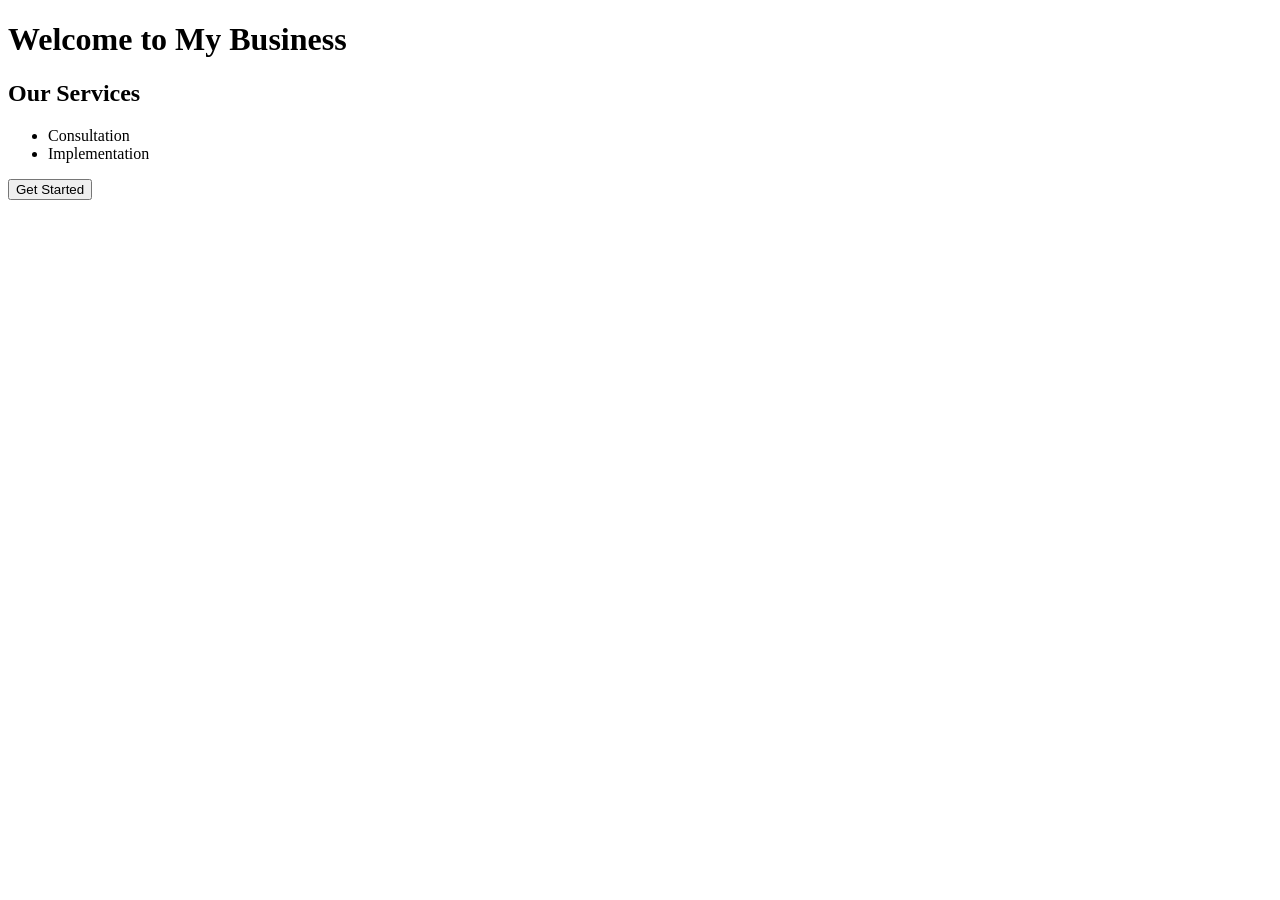
==== index.html @ 82503add "Add initial HTML structure for business app" ====
<!DOCTYPE html>
<html lang="en">
<head>
    <meta charset="UTF-8">
    <meta name="viewport" content="width=device-width, initial-scale=1.0">
    <title>My Business App</title>
    <link rel="stylesheet" href="style.css">
</head>
<body>
    <header>
        <h1 id="business-name">Welcome to My Business</h1>
    </header>

    <main>
        <section id="services">
            <h2>Our Services</h2>
            <ul id="service-list">
                <li>Consultation</li>
                <li>Implementation</li>
            </ul>
        </section>

        <button onclick="greetUser()">Get Started</button>
    </main>

    <script src="app.js"></script>
</body>
</html>
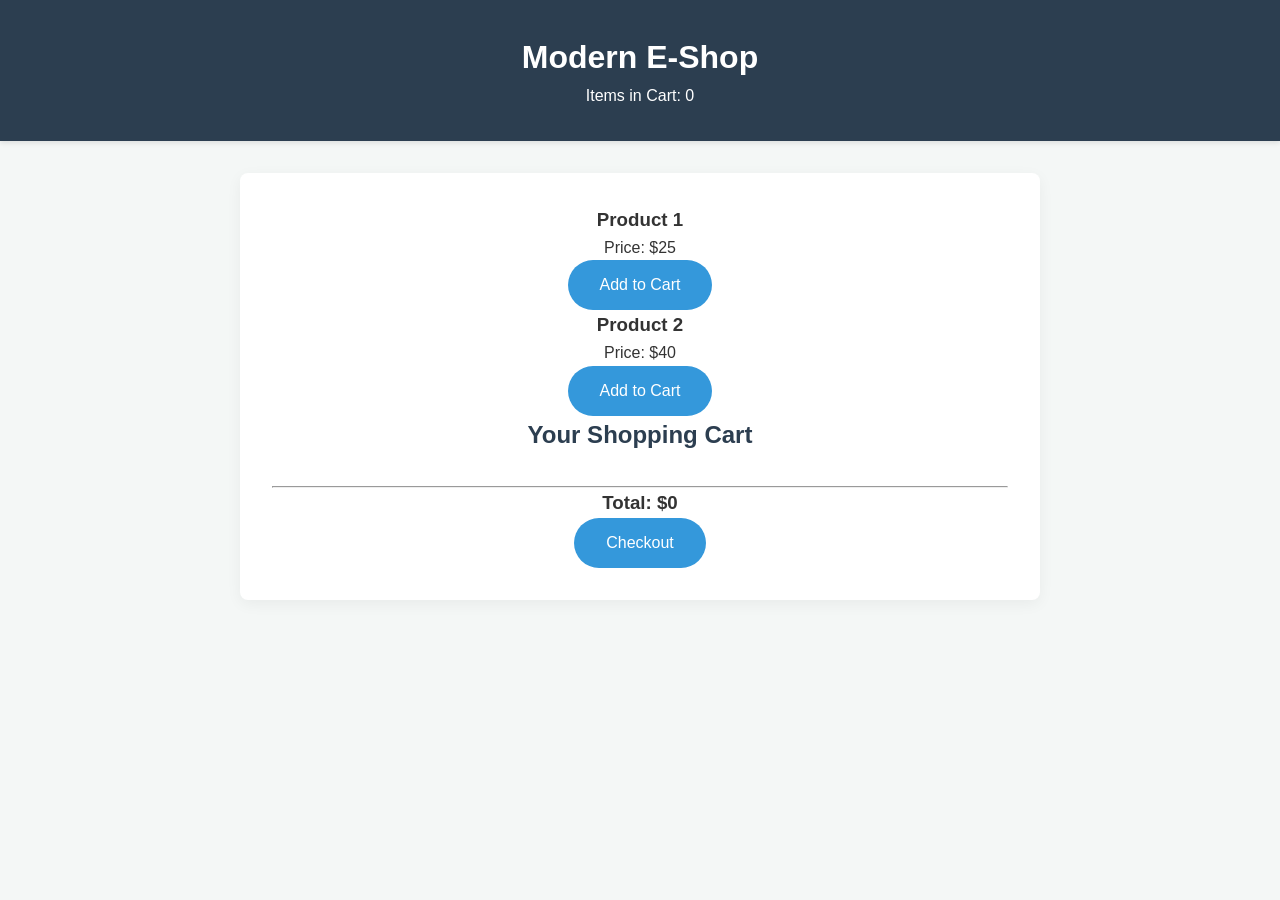
==== commit bec94e92: "Update title and restructure HTML for e-commerce" ====
--- a/index.html
+++ b/index.html
@@ -3,24 +3,37 @@
 <head>
     <meta charset="UTF-8">
     <meta name="viewport" content="width=device-width, initial-scale=1.0">
-    <title>My Business App</title>
+    <title>My Business Store</title>
     <link rel="stylesheet" href="style.css">
 </head>
 <body>
     <header>
-        <h1 id="business-name">Welcome to My Business</h1>
+        <h1>Modern E-Shop</h1>
+        <div class="cart-status">Items in Cart: <span id="cart-count">0</span></div>
     </header>
 
     <main>
-        <section id="services">
-            <h2>Our Services</h2>
-            <ul id="service-list">
-                <li>Consultation</li>
-                <li>Implementation</li>
-            </ul>
+        <section class="products">
+            <div class="product-card">
+                <h3>Product 1</h3>
+                <p>Price: $25</p>
+                <button onclick="addToCart('Product 1', 25)">Add to Cart</button>
+            </div>
+            <div class="product-card">
+                <h3>Product 2</h3>
+                <h>Price: $40</p>
+                <button onclick="addToCart('Product 2', 40)">Add to Cart</button>
+            </div>
         </section>
 
-        <button onclick="greetUser()">Get Started</button>
+        <section class="cart-container">
+            <h2>Your Shopping Cart</h2>
+            <ul id="cart-items">
+                </ul>
+            <hr>
+            <h3>Total: $<span id="total-price">0</span></h3>
+            <button id="checkout-btn" onclick="checkout()">Checkout</button>
+        </section>
     </main>
 
     <script src="app.js"></script>
--- a/style.css
+++ b/style.css
@@ -0,0 +1,75 @@
+/* 1. Basic Reset to remove browser defaults */
+* {
+    margin: 0;
+    padding: 0;
+    box-sizing: border-box;
+}
+
+body {
+    font-family: 'Segoe UI', Tahoma, Geneva, Verdana, sans-serif;
+    line-height: 1.6;
+    color: #333;
+    background-color: #f4f7f6;
+    display: flex;
+    flex-direction: column;
+    align-items: center;
+    min-height: 100vh;
+}
+
+/* 2. Header Styling */
+header {
+    background-color: #2c3e50;
+    color: white;
+    width: 100%;
+    padding: 2rem 1rem;
+    text-align: center;
+    box-shadow: 0 2px 5px rgba(0,0,0,0.1);
+}
+
+/* 3. Main Content Container */
+main {
+    max-width: 800px;
+    width: 90%;
+    background: white;
+    margin-top: 2rem;
+    padding: 2rem;
+    border-radius: 8px;
+    box-shadow: 0 4px 15px rgba(0,0,0,0.05);
+    text-align: center;
+}
+
+/* 4. Section & List Styling */
+h2 {
+    margin-bottom: 1rem;
+    color: #2c3e50;
+}
+
+ul {
+    list-style: none;
+    margin-bottom: 2rem;
+}
+
+li {
+    background: #ecf0f1;
+    margin: 0.5rem 0;
+    padding: 0.75rem;
+    border-radius: 4px;
+    font-weight: 500;
+}
+
+/* 5. Interactive Button */
+button {
+    background-color: #3498db;
+    color: white;
+    border: none;
+    padding: 1rem 2rem;
+    font-size: 1rem;
+    border-radius: 50px;
+    cursor: pointer;
+    transition: background 0.3s ease;
+}
+
+button:hover {
+    background-color: #2980b9;
+    transform: translateY(-2px);
+}
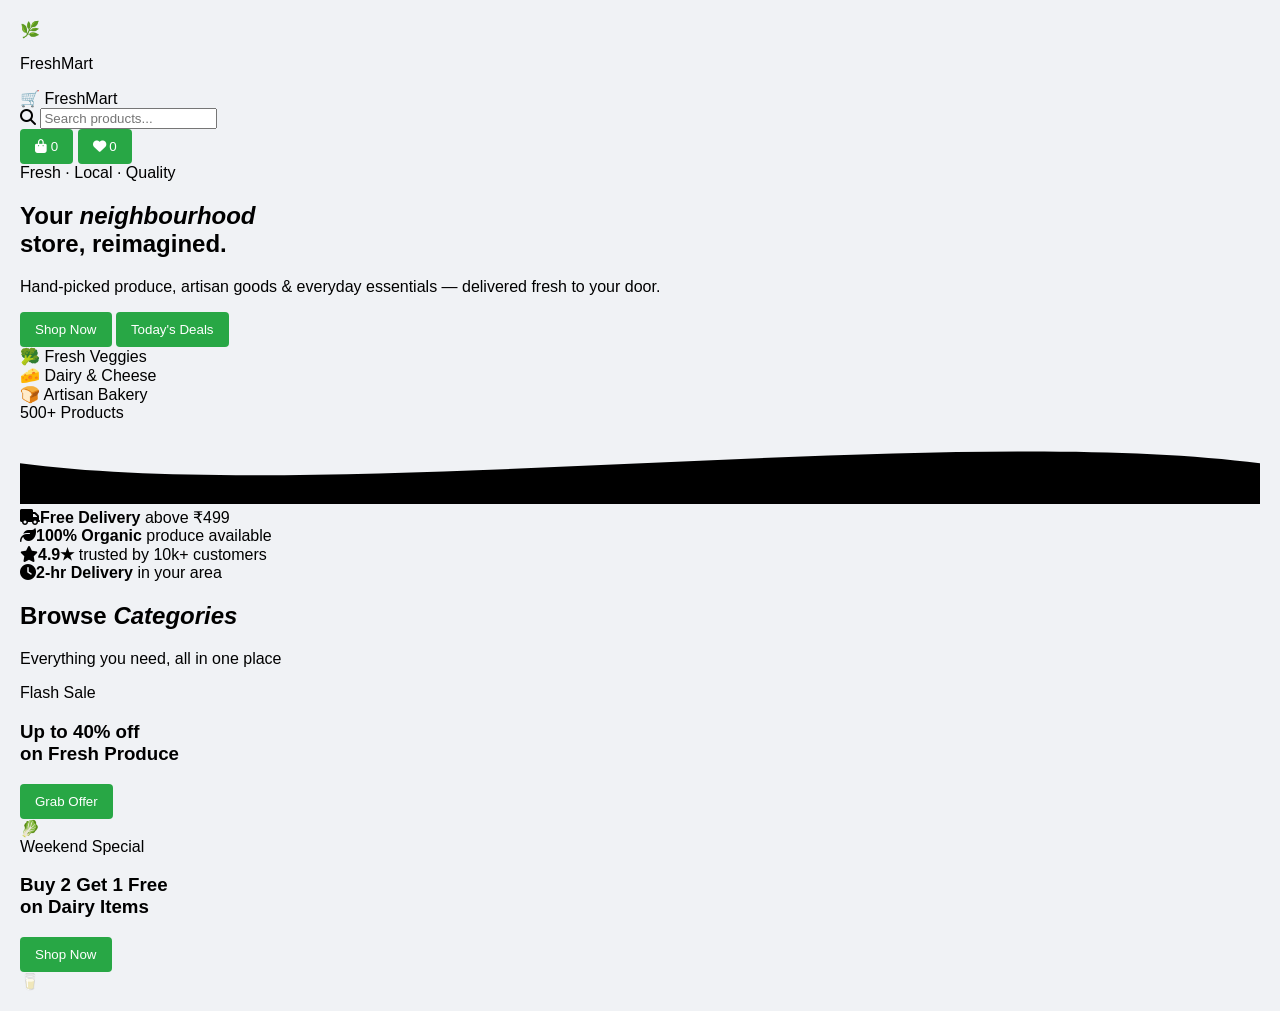
==== commit 368189b3: "Revamp index.html for FreshMart website Updated the HTML structure and content for the FreshMart web" ====
--- a/index.html
+++ b/index.html
@@ -1,41 +1,109 @@
 <!DOCTYPE html>
 <html lang="en">
 <head>
-    <meta charset="UTF-8">
-    <meta name="viewport" content="width=device-width, initial-scale=1.0">
-    <title>My Business Store</title>
-    <link rel="stylesheet" href="style.css">
+  <meta charset="UTF-8" />
+  <meta name="viewport" content="width=device-width, initial-scale=1.0" />
+  <title>FreshMart — Local Supermarket</title>
+  <link rel="stylesheet" href="style.css" />
+  <link href="https://fonts.googleapis.com/css2?family=Playfair+Display:wght@400;600;700&family=DM+Sans:wght@300;400;500;600&display=swap" rel="stylesheet" />
+  <link rel="stylesheet" href="https://cdnjs.cloudflare.com/ajax/libs/font-awesome/6.5.0/css/all.min.css" />
 </head>
 <body>
-    <header>
-        <h1>Modern E-Shop</h1>
-        <div class="cart-status">Items in Cart: <span id="cart-count">0</span></div>
-    </header>
 
-    <main>
-        <section class="products">
-            <div class="product-card">
-                <h3>Product 1</h3>
-                <p>Price: $25</p>
-                <button onclick="addToCart('Product 1', 25)">Add to Cart</button>
-            </div>
-            <div class="product-card">
-                <h3>Product 2</h3>
-                <h>Price: $40</p>
-                <button onclick="addToCart('Product 2', 40)">Add to Cart</button>
-            </div>
-        </section>
+  <!-- ===== PRELOADER ===== -->
+  <div id="preloader">
+    <div class="preloader-inner">
+      <div class="leaf-spin">🌿</div>
+      <p>FreshMart</p>
+    </div>
+  </div>
 
-        <section class="cart-container">
-            <h2>Your Shopping Cart</h2>
-            <ul id="cart-items">
-                </ul>
-            <hr>
-            <h3>Total: $<span id="total-price">0</span></h3>
-            <button id="checkout-btn" onclick="checkout()">Checkout</button>
-        </section>
-    </main>
+  <!-- ===== NAVBAR ===== -->
+  <nav id="navbar">
+    <div class="nav-container">
+      <div class="nav-logo">
+        <span class="logo-icon">🛒</span>
+        <span class="logo-text">FreshMart</span>
+      </div>
+      <div class="nav-search">
+        <i class="fa fa-search"></i>
+        <input type="text" id="searchInput" placeholder="Search products..." />
+      </div>
+      <div class="nav-actions">
+        <button class="nav-btn" id="cartBtn">
+          <i class="fa fa-shopping-bag"></i>
+          <span class="cart-count" id="cartCount">0</span>
+        </button>
+        <button class="nav-btn" id="wishlistBtn">
+          <i class="fa fa-heart"></i>
+          <span class="cart-count" id="wishCount">0</span>
+        </button>
+      </div>
+    </div>
+  </nav>
 
-    <script src="app.js"></script>
-</body>
-</html>
+  <!-- ===== HERO ===== -->
+  <section id="hero">
+    <div class="hero-content">
+      <span class="hero-tag">Fresh · Local · Quality</span>
+      <h1>Your <em>neighbourhood</em><br/>store, reimagined.</h1>
+      <p>Hand-picked produce, artisan goods & everyday essentials — delivered fresh to your door.</p>
+      <div class="hero-btns">
+        <button class="btn-primary" onclick="scrollToProducts()">Shop Now</button>
+        <button class="btn-outline" onclick="scrollToOffers()">Today's Deals</button>
+      </div>
+    </div>
+    <div class="hero-visual">
+      <div class="hero-card card-1">🥦 <span>Fresh Veggies</span></div>
+      <div class="hero-card card-2">🧀 <span>Dairy & Cheese</span></div>
+      <div class="hero-card card-3">🍞 <span>Artisan Bakery</span></div>
+      <div class="hero-badge">
+        <span class="badge-num">500+</span>
+        <span class="badge-txt">Products</span>
+      </div>
+    </div>
+    <div class="hero-wave">
+      <svg viewBox="0 0 1200 80" preserveAspectRatio="none">
+        <path d="M0,40 C300,80 900,0 1200,40 L1200,80 L0,80 Z" fill="var(--bg)"/>
+      </svg>
+    </div>
+  </section>
+
+  <!-- ===== STATS STRIP ===== -->
+  <section id="stats">
+    <div class="stat-item"><i class="fa fa-truck"></i><span><strong>Free Delivery</strong> above ₹499</span></div>
+    <div class="stat-item"><i class="fa fa-leaf"></i><span><strong>100% Organic</strong> produce available</span></div>
+    <div class="stat-item"><i class="fa fa-star"></i><span><strong>4.9★</strong> trusted by 10k+ customers</span></div>
+    <div class="stat-item"><i class="fa fa-clock"></i><span><strong>2-hr Delivery</strong> in your area</span></div>
+  </section>
+
+  <!-- ===== CATEGORIES ===== -->
+  <section id="categories">
+    <div class="section-header">
+      <h2>Browse <em>Categories</em></h2>
+      <p>Everything you need, all in one place</p>
+    </div>
+    <div class="categories-grid" id="categoriesGrid"></div>
+  </section>
+
+  <!-- ===== OFFERS BANNER ===== -->
+  <section id="offers">
+    <div class="offer-card hot">
+      <div class="offer-text">
+        <span class="offer-tag">Flash Sale</span>
+        <h3>Up to 40% off<br/>on Fresh Produce</h3>
+        <button class="btn-white" onclick="filterCategory('Vegetables')">Grab Offer</button>
+      </div>
+      <div class="offer-emoji">🥬</div>
+    </div>
+    <div class="offer-card cool">
+      <div class="offer-text">
+        <span class="offer-tag">Weekend Special</span>
+        <h3>Buy 2 Get 1 Free<br/>on Dairy Items</h3>
+        <button class="btn-white" onclick="filterCategory('Dairy')">Shop Now</button>
+      </div>
+      <div class="offer-emoji">🥛</div>
+    </div>
+  </section>
+
+  <!-- ===== PRODUCTS ===== -->
--- a/style.css
+++ b/style.css
@@ -1,75 +1,52 @@
-/* 1. Basic Reset to remove browser defaults */
-* {
+body {
+    font-family: sans-serif;
+    background: #f0f2f5;
     margin: 0;
-    padding: 0;
-    box-sizing: border-box;
+    padding: 20px;
 }
 
-body {
-    font-family: 'Segoe UI', Tahoma, Geneva, Verdana, sans-serif;
-    line-height: 1.6;
-    color: #333;
-    background-color: #f4f7f6;
+header {
+    background: #333;
+    color: white;
+    padding: 1rem;
     display: flex;
-    flex-direction: column;
+    justify-content: space-between;
     align-items: center;
-    min-height: 100vh;
+    border-radius: 8px;
 }
 
-/* 2. Header Styling */
-header {
-    background-color: #2c3e50;
-    color: white;
-    width: 100%;
-    padding: 2rem 1rem;
-    text-align: center;
-    box-shadow: 0 2px 5px rgba(0,0,0,0.1);
+.products {
+    display: grid;
+    grid-template-columns: repeat(auto-fit, minmax(200px, 1fr));
+    gap: 20px;
+    margin-top: 20px;
 }
 
-/* 3. Main Content Container */
-main {
-    max-width: 800px;
-    width: 90%;
+.product-card {
     background: white;
-    margin-top: 2rem;
-    padding: 2rem;
+    padding: 15px;
     border-radius: 8px;
-    box-shadow: 0 4px 15px rgba(0,0,0,0.05);
+    box-shadow: 0 2px 5px rgba(0,0,0,0.1);
     text-align: center;
 }
 
-/* 4. Section & List Styling */
-h2 {
-    margin-bottom: 1rem;
-    color: #2c3e50;
+.cart-container {
+    margin-top: 40px;
+    background: #fff;
+    padding: 20px;
+    border-radius: 8px;
+    border: 1px solid #ddd;
 }
 
-ul {
-    list-style: none;
-    margin-bottom: 2rem;
-}
-
-li {
-    background: #ecf0f1;
-    margin: 0.5rem 0;
-    padding: 0.75rem;
-    border-radius: 4px;
-    font-weight: 500;
-}
-
-/* 5. Interactive Button */
 button {
-    background-color: #3498db;
+    background: #28a745;
     color: white;
     border: none;
-    padding: 1rem 2rem;
-    font-size: 1rem;
-    border-radius: 50px;
+    padding: 10px 15px;
+    border-radius: 4px;
     cursor: pointer;
-    transition: background 0.3s ease;
 }
 
 button:hover {
-    background-color: #2980b9;
-    transform: translateY(-2px);
+    background: #218838;
 }
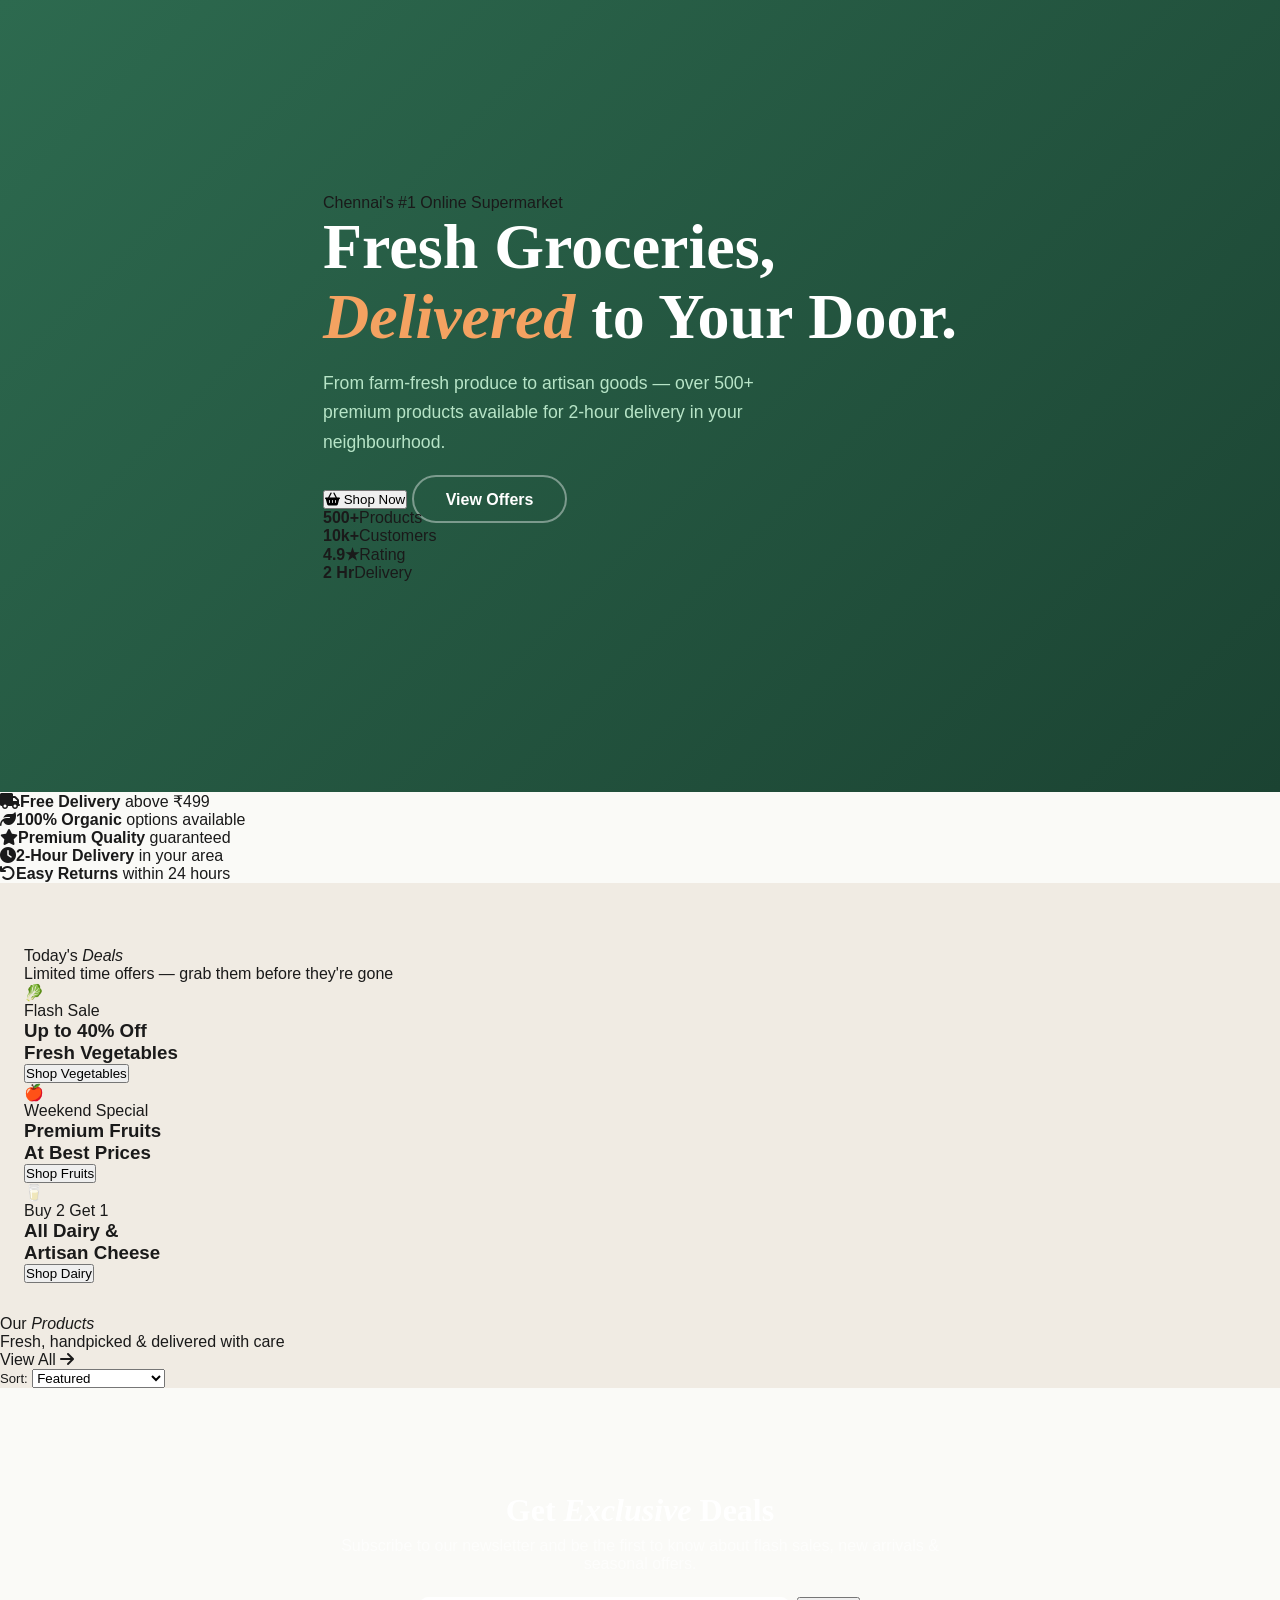
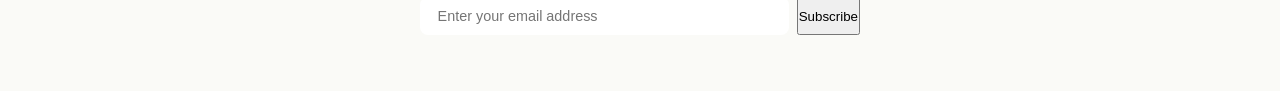
==== commit b4c78aff: "Revamp HTML for NexMart branding and layout Updated the HTML structure and content to reflect the ne" ====
--- a/index.html
+++ b/index.html
@@ -1,109 +1,198 @@
-<!DOCTYPE html>
+    <!DOCTYPE html>
 <html lang="en">
 <head>
-  <meta charset="UTF-8" />
-  <meta name="viewport" content="width=device-width, initial-scale=1.0" />
-  <title>FreshMart — Local Supermarket</title>
+  <meta charset="UTF-8" /><meta name="viewport" content="width=device-width, initial-scale=1.0" />
+  <title>NexMart — Premium Supermarket</title>
   <link rel="stylesheet" href="style.css" />
-  <link href="https://fonts.googleapis.com/css2?family=Playfair+Display:wght@400;600;700&family=DM+Sans:wght@300;400;500;600&display=swap" rel="stylesheet" />
   <link rel="stylesheet" href="https://cdnjs.cloudflare.com/ajax/libs/font-awesome/6.5.0/css/all.min.css" />
+  <style>
+    /* ── Homepage-specific ── */
+    #hero { padding: 5rem 2rem 6rem; }
+    .hero-inner { max-width:1400px; margin:0 auto; }
+    #features-strip { background:var(--navy); }
+    .promo-section { background:var(--bg2); padding:3rem 0; }
+    .newsletter { background:linear-gradient(110deg,var(--navy) 0%,#0e3a5f 100%); padding:3.5rem 2rem; margin-top:3rem; }
+    .newsletter-inner { max-width:600px; margin:0 auto; text-align:center; }
+    .newsletter h2 { font-family:var(--font-head); font-size:2rem; color:#fff; margin-bottom:.5rem; }
+    .newsletter p { color:rgba(255,255,255,.65); margin-bottom:1.5rem; }
+    .nl-form { display:flex; gap:.5rem; max-width:440px; margin:0 auto; }
+    .nl-form input { flex:1; padding:.7rem 1.1rem; border:none; border-radius:var(--radius-sm); font-family:var(--font-body); font-size:.9rem; outline:none; }
+    .nl-form button { flex-shrink:0; }
+  </style>
 </head>
 <body>
+<script src="app.js"></script>
+<script>
+  buildNav('home');
+  buildCartDrawer();
+</script>
 
-  <!-- ===== PRELOADER ===== -->
-  <div id="preloader">
-    <div class="preloader-inner">
-      <div class="leaf-spin">🌿</div>
-      <p>FreshMart</p>
+<!-- HERO -->
+<section id="hero">
+  <div class="hero-inner">
+    <div class="hero-text">
+      <div class="hero-eyebrow"><span>Chennai's #1 Online Supermarket</span></div>
+      <h1>Fresh Groceries,<br/><em>Delivered</em> to Your Door.</h1>
+      <p>From farm-fresh produce to artisan goods — over 500+ premium products available for 2-hour delivery in your neighbourhood.</p>
+      <div class="hero-actions">
+        <button class="btn btn-gold btn-lg" onclick="document.getElementById('products').scrollIntoView({behavior:'smooth'})">
+          <i class="fa fa-shopping-basket"></i> Shop Now
+        </button>
+        <a href="#offers" class="btn btn-outline btn-lg" style="color:#fff;border-color:rgba(255,255,255,.4)">View Offers</a>
+      </div>
+      <div class="hero-stats">
+        <div class="h-stat"><strong>500+</strong><span>Products</span></div>
+        <div class="h-stat"><strong>10k+</strong><span>Customers</span></div>
+        <div class="h-stat"><strong>4.9★</strong><span>Rating</span></div>
+        <div class="h-stat"><strong>2 Hr</strong><span>Delivery</span></div>
+      </div>
     </div>
   </div>
+</section>
 
-  <!-- ===== NAVBAR ===== -->
-  <nav id="navbar">
-    <div class="nav-container">
-      <div class="nav-logo">
-        <span class="logo-icon">🛒</span>
-        <span class="logo-text">FreshMart</span>
+<!-- FEATURES -->
+<div id="features-strip">
+  <div class="features-inner">
+    <div class="feat-item"><i class="fa fa-truck"></i><span><strong>Free Delivery</strong> above ₹499</span></div>
+    <div class="feat-item"><i class="fa fa-leaf"></i><span><strong>100% Organic</strong> options available</span></div>
+    <div class="feat-item"><i class="fa fa-star"></i><span><strong>Premium Quality</strong> guaranteed</span></div>
+    <div class="feat-item"><i class="fa fa-clock"></i><span><strong>2-Hour Delivery</strong> in your area</span></div>
+    <div class="feat-item"><i class="fa fa-undo"></i><span><strong>Easy Returns</strong> within 24 hours</span></div>
+  </div>
+</div>
+
+<!-- PROMO BANNERS -->
+<div class="promo-section" id="offers">
+  <div class="section" style="padding-top:2rem;padding-bottom:0">
+    <div class="section-head"><div><div class="section-title">Today's <em>Deals</em></div><div class="section-sub">Limited time offers — grab them before they're gone</div></div></div>
+    <div class="promo-grid">
+      <div class="promo-card p1" onclick="filterCat('Vegetables')">
+        <div class="promo-bg-emoji">🥬</div>
+        <div class="promo-tag">Flash Sale</div>
+        <h3>Up to 40% Off<br/>Fresh Vegetables</h3>
+        <button class="btn btn-gold btn-sm">Shop Vegetables</button>
       </div>
-      <div class="nav-search">
-        <i class="fa fa-search"></i>
-        <input type="text" id="searchInput" placeholder="Search products..." />
+      <div class="promo-card p2" onclick="filterCat('Fruits')">
+        <div class="promo-bg-emoji">🍎</div>
+        <div class="promo-tag">Weekend Special</div>
+        <h3>Premium Fruits<br/>At Best Prices</h3>
+        <button class="btn btn-navy btn-sm">Shop Fruits</button>
       </div>
-      <div class="nav-actions">
-        <button class="nav-btn" id="cartBtn">
-          <i class="fa fa-shopping-bag"></i>
-          <span class="cart-count" id="cartCount">0</span>
-        </button>
-        <button class="nav-btn" id="wishlistBtn">
-          <i class="fa fa-heart"></i>
-          <span class="cart-count" id="wishCount">0</span>
-        </button>
+      <div class="promo-card p3" onclick="filterCat('Dairy')">
+        <div class="promo-bg-emoji">🥛</div>
+        <div class="promo-tag">Buy 2 Get 1</div>
+        <h3>All Dairy &<br/>Artisan Cheese</h3>
+        <button class="btn btn-navy btn-sm">Shop Dairy</button>
       </div>
     </div>
-  </nav>
+  </div>
+</div>
 
-  <!-- ===== HERO ===== -->
-  <section id="hero">
-    <div class="hero-content">
-      <span class="hero-tag">Fresh · Local · Quality</span>
-      <h1>Your <em>neighbourhood</em><br/>store, reimagined.</h1>
-      <p>Hand-picked produce, artisan goods & everyday essentials — delivered fresh to your door.</p>
-      <div class="hero-btns">
-        <button class="btn-primary" onclick="scrollToProducts()">Shop Now</button>
-        <button class="btn-outline" onclick="scrollToOffers()">Today's Deals</button>
+<!-- PRODUCTS -->
+<div id="products">
+  <div class="section">
+    <div class="section-head">
+      <div>
+        <div class="section-title">Our <em>Products</em></div>
+        <div class="section-sub">Fresh, handpicked & delivered with care</div>
+      </div>
+      <a href="#" onclick="filterCat('All')" class="btn btn-ghost btn-sm">View All <i class="fa fa-arrow-right"></i></a>
+    </div>
+
+    <!-- Category Filter Pills -->
+    <div class="cat-pills" id="catPills"></div>
+
+    <!-- Toolbar -->
+    <div class="toolbar">
+      <div class="toolbar-left">
+        <span class="result-count" id="resultCount"></span>
+      </div>
+      <div class="toolbar-right">
+        <label style="font-size:.82rem;color:var(--text-lt)">Sort:</label>
+        <select class="sort-select" id="sortSel">
+          <option value="default">Featured</option>
+          <option value="price-asc">Price: Low → High</option>
+          <option value="price-desc">Price: High → Low</option>
+          <option value="rating">Best Rated</option>
+          <option value="name">Name A–Z</option>
+        </select>
       </div>
     </div>
-    <div class="hero-visual">
-      <div class="hero-card card-1">🥦 <span>Fresh Veggies</span></div>
-      <div class="hero-card card-2">🧀 <span>Dairy & Cheese</span></div>
-      <div class="hero-card card-3">🍞 <span>Artisan Bakery</span></div>
-      <div class="hero-badge">
-        <span class="badge-num">500+</span>
-        <span class="badge-txt">Products</span>
-      </div>
+
+    <div class="products-grid" id="productsGrid"></div>
+    <div class="no-results hidden" id="noRes"><div class="nr-icon">🔍</div><p>No products found. Try a different search or category.</p></div>
+  </div>
+</div>
+
+<!-- NEWSLETTER -->
+<div class="newsletter">
+  <div class="newsletter-inner">
+    <h2>Get <em>Exclusive</em> Deals</h2>
+    <p>Subscribe to our newsletter and be the first to know about flash sales, new arrivals & seasonal offers.</p>
+    <div class="nl-form">
+      <input type="email" placeholder="Enter your email address" />
+      <button class="btn btn-gold" onclick="toast('🎉 Subscribed! Check your inbox.')">Subscribe</button>
     </div>
-    <div class="hero-wave">
-      <svg viewBox="0 0 1200 80" preserveAspectRatio="none">
-        <path d="M0,40 C300,80 900,0 1200,40 L1200,80 L0,80 Z" fill="var(--bg)"/>
-      </svg>
-    </div>
-  </section>
+  </div>
+</div>
 
-  <!-- ===== STATS STRIP ===== -->
-  <section id="stats">
-    <div class="stat-item"><i class="fa fa-truck"></i><span><strong>Free Delivery</strong> above ₹499</span></div>
-    <div class="stat-item"><i class="fa fa-leaf"></i><span><strong>100% Organic</strong> produce available</span></div>
-    <div class="stat-item"><i class="fa fa-star"></i><span><strong>4.9★</strong> trusted by 10k+ customers</span></div>
-    <div class="stat-item"><i class="fa fa-clock"></i><span><strong>2-hr Delivery</strong> in your area</span></div>
-  </section>
+<script>
+  buildFooter();
 
-  <!-- ===== CATEGORIES ===== -->
-  <section id="categories">
-    <div class="section-header">
-      <h2>Browse <em>Categories</em></h2>
-      <p>Everything you need, all in one place</p>
-    </div>
-    <div class="categories-grid" id="categoriesGrid"></div>
-  </section>
+  let activeCat = 'All', activeSort = 'default', searchQ = '';
 
-  <!-- ===== OFFERS BANNER ===== -->
-  <section id="offers">
-    <div class="offer-card hot">
-      <div class="offer-text">
-        <span class="offer-tag">Flash Sale</span>
-        <h3>Up to 40% off<br/>on Fresh Produce</h3>
-        <button class="btn-white" onclick="filterCategory('Vegetables')">Grab Offer</button>
-      </div>
-      <div class="offer-emoji">🥬</div>
-    </div>
-    <div class="offer-card cool">
-      <div class="offer-text">
-        <span class="offer-tag">Weekend Special</span>
-        <h3>Buy 2 Get 1 Free<br/>on Dairy Items</h3>
-        <button class="btn-white" onclick="filterCategory('Dairy')">Shop Now</button>
-      </div>
-      <div class="offer-emoji">🥛</div>
-    </div>
-  </section>
+  // Render pills
+  function renderPills() {
+    const el = document.getElementById('catPills');
+    el.innerHTML = CATEGORIES.map(c =>
+      `<button class="cat-pill ${activeCat===c.name?'active':''}" onclick="filterCat('${c.name}')">
+         <span class="pill-icon">${c.icon}</span> ${c.name}
+       </button>`
+    ).join('');
+  }
 
-  <!-- ===== PRODUCTS ===== -->
+  function filterCat(cat) {
+    activeCat = cat;
+    renderPills();
+    renderGrid();
+    document.getElementById('products').scrollIntoView({behavior:'smooth'});
+  }
+
+  function renderGrid() {
+    let list = [...PRODUCTS];
+    if (activeCat !== 'All') list = list.filter(p => p.cat === activeCat);
+    if (searchQ) list = list.filter(p => p.name.toLowerCase().includes(searchQ) || p.cat.toLowerCase().includes(searchQ));
+    switch (activeSort) {
+      case 'price-asc':  list.sort((a,b) => a.price-b.price); break;
+      case 'price-desc': list.sort((a,b) => b.price-a.price); break;
+      case 'rating':     list.sort((a,b) => b.rating-a.rating); break;
+      case 'name':       list.sort((a,b) => a.name.localeCompare(b.name)); break;
+    }
+    const grid = document.getElementById('productsGrid');
+    const noRes = document.getElementById('noRes');
+    const rc = document.getElementById('resultCount');
+    rc.textContent = `${list.length} product${list.length!==1?'s':''} found`;
+    if (list.length === 0) { grid.innerHTML=''; noRes.classList.remove('hidden'); return; }
+    noRes.classList.add('hidden');
+    grid.innerHTML = list.map((p,i) => productCardHTML(p, i*0.04)).join('');
+  }
+
+  document.getElementById('sortSel').addEventListener('change', e => { activeSort = e.target.value; renderGrid(); });
+
+  window.onNavSearch = q => { searchQ = q.toLowerCase(); renderGrid(); };
+
+  // IntersectionObserver fade-in for sections
+  const io = new IntersectionObserver(entries => {
+    entries.forEach(e => { if(e.isIntersecting){ e.target.style.opacity='1'; e.target.style.transform='translateY(0)'; } });
+  }, {threshold:.1});
+  ['#offers','#products'].forEach(s => {
+    const el = document.querySelector(s);
+    if(el){ el.style.cssText+='opacity:0;transform:translateY(20px);transition:opacity .6s,transform .6s'; io.observe(el); }
+  });
+
+  renderPills();
+  renderGrid();
+</script>
+</body>
+  </html>
+  
--- a/style.css
+++ b/style.css
@@ -1,52 +1,478 @@
+/* ============================================================
+   FreshMart — Premium Supermarket CSS
+   Author: FreshMart Dev
+   Version: 1.0.0
+   ============================================================ */
+
+/* ── Root Variables ── */
+:root {
+  --primary:   #2d6a4f;
+  --primary-lt:#52b788;
+  --accent:    #f4a261;
+  --accent-dk: #e76f51;
+  --bg:        #fafaf7;
+  --bg2:       #f0ebe3;
+  --white:     #ffffff;
+  --text:      #1a1a1a;
+  --text-muted:#6b705c;
+  --border:    #e0ddd4;
+  --shadow:    0 4px 24px rgba(0,0,0,.07);
+  --shadow-lg: 0 12px 48px rgba(0,0,0,.13);
+  --radius:    16px;
+  --radius-sm: 8px;
+  --font-head: 'Playfair Display', serif;
+  --font-body: 'DM Sans', sans-serif;
+  --trans:     .25s cubic-bezier(.4,0,.2,1);
+}
+
+/* ── Reset ── */
+*, *::before, *::after { box-sizing: border-box; margin: 0; padding: 0; }
+html { scroll-behavior: smooth; }
 body {
-    font-family: sans-serif;
-    background: #f0f2f5;
-    margin: 0;
-    padding: 20px;
-}
-
-header {
-    background: #333;
-    color: white;
-    padding: 1rem;
-    display: flex;
-    justify-content: space-between;
-    align-items: center;
-    border-radius: 8px;
-}
-
-.products {
-    display: grid;
-    grid-template-columns: repeat(auto-fit, minmax(200px, 1fr));
-    gap: 20px;
-    margin-top: 20px;
-}
-
+  font-family: var(--font-body);
+  background: var(--bg);
+  color: var(--text);
+  overflow-x: hidden;
+}
+a { text-decoration: none; color: inherit; }
+img { max-width: 100%; display: block; }
+ul { list-style: none; }
+
+/* ── Scrollbar ── */
+::-webkit-scrollbar { width: 6px; }
+::-webkit-scrollbar-track { background: var(--bg2); }
+::-webkit-scrollbar-thumb { background: var(--primary-lt); border-radius: 99px; }
+
+/* ============================================================
+   PRELOADER
+   ============================================================ */
+#preloader {
+  position: fixed; inset: 0; z-index: 9999;
+  background: var(--primary);
+  display: flex; align-items: center; justify-content: center;
+  transition: opacity .5s, visibility .5s;
+}
+#preloader.hidden { opacity: 0; visibility: hidden; pointer-events: none; }
+.preloader-inner { text-align: center; color: #fff; }
+.leaf-spin { font-size: 3rem; animation: spin 1s linear infinite; }
+.preloader-inner p { font-family: var(--font-head); font-size: 1.5rem; margin-top: .5rem; letter-spacing: .1em; }
+@keyframes spin { to { transform: rotate(360deg); } }
+
+/* ============================================================
+   NAVBAR
+   ============================================================ */
+#navbar {
+  position: sticky; top: 0; z-index: 100;
+  background: rgba(250,250,247,.92);
+  backdrop-filter: blur(16px);
+  border-bottom: 1px solid var(--border);
+  transition: box-shadow var(--trans);
+}
+#navbar.scrolled { box-shadow: var(--shadow); }
+.nav-container {
+  max-width: 1300px; margin: 0 auto;
+  padding: .9rem 1.5rem;
+  display: flex; align-items: center; gap: 1.5rem;
+}
+.nav-logo { display: flex; align-items: center; gap: .5rem; flex-shrink: 0; }
+.logo-icon { font-size: 1.6rem; }
+.logo-text { font-family: var(--font-head); font-size: 1.4rem; font-weight: 700; color: var(--primary); }
+.nav-search {
+  flex: 1; display: flex; align-items: center;
+  background: var(--bg2); border: 1.5px solid var(--border);
+  border-radius: 99px; padding: .5rem 1rem; gap: .6rem;
+  transition: border-color var(--trans), box-shadow var(--trans);
+}
+.nav-search:focus-within { border-color: var(--primary-lt); box-shadow: 0 0 0 3px rgba(82,183,136,.2); }
+.nav-search i { color: var(--text-muted); font-size: .9rem; }
+.nav-search input { border: none; background: transparent; outline: none; font-family: var(--font-body); font-size: .95rem; width: 100%; }
+.nav-actions { display: flex; gap: .75rem; flex-shrink: 0; }
+.nav-btn {
+  position: relative; background: var(--primary); color: #fff;
+  border: none; border-radius: 99px; width: 42px; height: 42px;
+  display: grid; place-items: center; cursor: pointer;
+  transition: background var(--trans), transform var(--trans);
+}
+.nav-btn:hover { background: var(--primary-lt); transform: scale(1.08); }
+.cart-count {
+  position: absolute; top: -4px; right: -4px;
+  background: var(--accent); color: #fff;
+  font-size: .65rem; font-weight: 700;
+  border-radius: 99px; min-width: 18px; height: 18px;
+  display: flex; align-items: center; justify-content: center; padding: 0 3px;
+}
+
+/* ============================================================
+   HERO
+   ============================================================ */
+#hero {
+  position: relative; overflow: hidden;
+  background: linear-gradient(135deg, var(--primary) 0%, #1b4332 100%);
+  min-height: 88vh; display: flex; align-items: center;
+  padding: 6rem 1.5rem 8rem;
+}
+.hero-content {
+  max-width: 600px; margin: 0 auto 0 calc((100vw - 1300px)/2);
+  z-index: 2; position: relative;
+  animation: fadeUp .8s .3s both;
+}
+.hero-tag {
+  display: inline-block; background: rgba(255,255,255,.15);
+  color: #b7e4c7; border-radius: 99px; padding: .3rem 1rem;
+  font-size: .8rem; font-weight: 600; letter-spacing: .08em; text-transform: uppercase;
+  margin-bottom: 1.2rem;
+}
+#hero h1 {
+  font-family: var(--font-head); font-size: clamp(2.5rem, 5vw, 4rem);
+  color: #fff; line-height: 1.1; margin-bottom: 1rem;
+}
+#hero h1 em { color: var(--accent); font-style: italic; }
+#hero p { color: #b7e4c7; font-size: 1.1rem; line-height: 1.7; max-width: 440px; margin-bottom: 2rem; }
+.hero-btns { display: flex; gap: 1rem; flex-wrap: wrap; }
+.btn-primary {
+  background: var(--accent); color: #fff; border: none;
+  padding: .85rem 2rem; border-radius: 99px; font-family: var(--font-body);
+  font-size: 1rem; font-weight: 600; cursor: pointer;
+  transition: background var(--trans), transform var(--trans), box-shadow var(--trans);
+  box-shadow: 0 4px 20px rgba(244,162,97,.4);
+}
+.btn-primary:hover { background: var(--accent-dk); transform: translateY(-2px); box-shadow: 0 8px 28px rgba(244,162,97,.5); }
+.btn-outline {
+  background: transparent; color: #fff;
+  border: 2px solid rgba(255,255,255,.4);
+  padding: .85rem 2rem; border-radius: 99px; font-family: var(--font-body);
+  font-size: 1rem; font-weight: 600; cursor: pointer;
+  transition: background var(--trans), border-color var(--trans), transform var(--trans);
+}
+.btn-outline:hover { background: rgba(255,255,255,.1); border-color: #fff; transform: translateY(-2px); }
+
+/* Hero Visual Cards */
+.hero-visual {
+  position: absolute; right: 8vw; top: 50%; transform: translateY(-50%);
+  display: flex; flex-direction: column; gap: 1rem; z-index: 2;
+  animation: fadeLeft .8s .5s both;
+}
+.hero-card {
+  background: rgba(255,255,255,.12); backdrop-filter: blur(12px);
+  border: 1px solid rgba(255,255,255,.2); border-radius: var(--radius);
+  padding: 1rem 1.5rem; color: #fff; font-size: 1.1rem; font-weight: 500;
+  display: flex; align-items: center; gap: .7rem;
+  transition: transform var(--trans), background var(--trans);
+}
+.hero-card:hover { background: rgba(255,255,255,.2); transform: translateX(-6px); }
+.hero-card.card-1 { animation: floatA 3s ease-in-out infinite; }
+.hero-card.card-2 { animation: floatB 3.4s ease-in-out infinite; }
+.hero-card.card-3 { animation: floatC 3.8s ease-in-out infinite; }
+@keyframes floatA { 0%,100%{transform:translateY(0)} 50%{transform:translateY(-8px)} }
+@keyframes floatB { 0%,100%{transform:translateY(0)} 50%{transform:translateY(8px)} }
+@keyframes floatC { 0%,100%{transform:translateY(0)} 50%{transform:translateY(-5px)} }
+
+.hero-badge {
+  position: absolute; bottom: -1rem; left: -3rem;
+  background: var(--accent); color: #fff; border-radius: var(--radius);
+  padding: 1rem 1.5rem; text-align: center; box-shadow: var(--shadow-lg);
+}
+.badge-num { display: block; font-family: var(--font-head); font-size: 1.8rem; font-weight: 700; line-height: 1; }
+.badge-txt { font-size: .8rem; letter-spacing: .06em; opacity: .9; }
+
+.hero-wave { position: absolute; bottom: 0; left: 0; right: 0; line-height: 0; }
+.hero-wave svg { width: 100%; height: 60px; }
+
+/* ============================================================
+   STATS
+   ============================================================ */
+#stats {
+  display: flex; flex-wrap: wrap; gap: .5rem;
+  max-width: 1300px; margin: 0 auto;
+  padding: 1.5rem 1.5rem;
+  justify-content: space-around;
+}
+.stat-item {
+  display: flex; align-items: center; gap: .7rem;
+  font-size: .9rem; color: var(--text-muted);
+}
+.stat-item i { color: var(--primary); font-size: 1.1rem; }
+.stat-item strong { color: var(--text); }
+
+/* ============================================================
+   SECTION SHARED
+   ============================================================ */
+section { padding: 4rem 1.5rem; }
+.section-header { text-align: center; margin-bottom: 2.5rem; }
+.section-header h2 { font-family: var(--font-head); font-size: clamp(1.8rem, 3vw, 2.6rem); margin-bottom: .5rem; }
+.section-header h2 em { color: var(--primary); font-style: italic; }
+.section-header p { color: var(--text-muted); font-size: 1rem; }
+
+/* ============================================================
+   CATEGORIES
+   ============================================================ */
+#categories { background: var(--bg); }
+.categories-grid {
+  max-width: 1300px; margin: 0 auto;
+  display: grid; grid-template-columns: repeat(auto-fill, minmax(130px, 1fr)); gap: 1rem;
+}
+.cat-card {
+  background: var(--white); border: 1.5px solid var(--border);
+  border-radius: var(--radius); padding: 1.5rem 1rem;
+  text-align: center; cursor: pointer;
+  transition: all var(--trans);
+  display: flex; flex-direction: column; align-items: center; gap: .5rem;
+}
+.cat-card:hover, .cat-card.active { background: var(--primary); color: #fff; border-color: var(--primary); transform: translateY(-4px); box-shadow: var(--shadow); }
+.cat-icon { font-size: 2.2rem; transition: transform var(--trans); }
+.cat-card:hover .cat-icon { transform: scale(1.15); }
+.cat-name { font-size: .85rem; font-weight: 600; letter-spacing: .02em; }
+.cat-count { font-size: .75rem; opacity: .7; }
+
+/* ============================================================
+   OFFERS
+   ============================================================ */
+#offers {
+  max-width: 1300px; margin: 0 auto;
+  display: grid; grid-template-columns: 1fr 1fr; gap: 1.5rem; padding: 2rem 1.5rem;
+}
+.offer-card {
+  border-radius: var(--radius); padding: 2.5rem;
+  display: flex; align-items: center; justify-content: space-between;
+  overflow: hidden; position: relative; cursor: pointer;
+  transition: transform var(--trans), box-shadow var(--trans);
+}
+.offer-card:hover { transform: translateY(-4px); box-shadow: var(--shadow-lg); }
+.offer-card.hot { background: linear-gradient(135deg, #2d6a4f, #52b788); }
+.offer-card.cool { background: linear-gradient(135deg, #e76f51, #f4a261); }
+.offer-text { z-index: 1; }
+.offer-tag { background: rgba(255,255,255,.25); color: #fff; border-radius: 99px; padding: .2rem .8rem; font-size: .75rem; font-weight: 700; text-transform: uppercase; letter-spacing: .06em; }
+.offer-card h3 { font-family: var(--font-head); font-size: 1.5rem; color: #fff; margin: .7rem 0 1.2rem; line-height: 1.3; }
+.btn-white { background: #fff; border: none; border-radius: 99px; padding: .6rem 1.4rem; font-family: var(--font-body); font-weight: 600; font-size: .9rem; cursor: pointer; transition: background var(--trans), transform var(--trans); }
+.btn-white:hover { background: var(--bg2); transform: scale(1.04); }
+.offer-emoji { font-size: 5rem; opacity: .3; position: absolute; right: 1.5rem; bottom: -1rem; transition: opacity var(--trans), transform var(--trans); }
+.offer-card:hover .offer-emoji { opacity: .5; transform: scale(1.1) rotate(-5deg); }
+
+/* ============================================================
+   PRODUCTS
+   ============================================================ */
+#products { background: var(--bg2); }
+.filter-bar {
+  max-width: 1300px; margin: 0 auto 1rem;
+  display: flex; flex-wrap: wrap; gap: .5rem;
+}
+.filter-btn {
+  background: var(--white); border: 1.5px solid var(--border);
+  border-radius: 99px; padding: .4rem 1.1rem; font-family: var(--font-body);
+  font-size: .85rem; font-weight: 500; cursor: pointer;
+  transition: all var(--trans);
+}
+.filter-btn:hover, .filter-btn.active { background: var(--primary); color: #fff; border-color: var(--primary); }
+.sort-bar {
+  max-width: 1300px; margin: 0 auto 1.5rem;
+  display: flex; align-items: center; gap: .75rem; font-size: .9rem;
+}
+.sort-bar label { color: var(--text-muted); font-weight: 500; }
+.sort-bar select {
+  border: 1.5px solid var(--border); background: var(--white);
+  border-radius: var(--radius-sm); padding: .4rem .8rem;
+  font-family: var(--font-body); font-size: .85rem; cursor: pointer; outline: none;
+}
+.products-grid {
+  max-width: 1300px; margin: 0 auto;
+  display: grid; grid-template-columns: repeat(auto-fill, minmax(220px, 1fr)); gap: 1.25rem;
+}
 .product-card {
-    background: white;
-    padding: 15px;
-    border-radius: 8px;
-    box-shadow: 0 2px 5px rgba(0,0,0,0.1);
-    text-align: center;
-}
-
-.cart-container {
-    margin-top: 40px;
-    background: #fff;
-    padding: 20px;
-    border-radius: 8px;
-    border: 1px solid #ddd;
-}
-
-button {
-    background: #28a745;
-    color: white;
-    border: none;
-    padding: 10px 15px;
-    border-radius: 4px;
-    cursor: pointer;
-}
-
-button:hover {
-    background: #218838;
-}
+  background: var(--white); border-radius: var(--radius);
+  overflow: hidden; border: 1.5px solid var(--border);
+  transition: all var(--trans); position: relative;
+  animation: fadeUp .5s both;
+}
+.product-card:hover { transform: translateY(-6px); box-shadow: var(--shadow-lg); border-color: transparent; }
+.product-badge {
+  position: absolute; top: .75rem; left: .75rem;
+  background: var(--accent-dk); color: #fff;
+  font-size: .7rem; font-weight: 700; border-radius: 99px; padding: .2rem .6rem;
+  text-transform: uppercase; z-index: 2;
+}
+.product-badge.organic { background: var(--primary); }
+.product-img {
+  height: 160px; background: var(--bg2);
+  display: flex; align-items: center; justify-content: center;
+  font-size: 4rem; position: relative; overflow: hidden;
+  transition: transform var(--trans);
+}
+.product-card:hover .product-img { transform: scale(1.04); }
+.wishlist-btn {
+  position: absolute; top: .75rem; right: .75rem;
+  background: rgba(255,255,255,.85); border: none; border-radius: 50%;
+  width: 32px; height: 32px; display: grid; place-items: center; cursor: pointer;
+  color: var(--text-muted); font-size: .8rem; z-index: 3;
+  transition: color var(--trans), transform var(--trans), background var(--trans);
+}
+.wishlist-btn:hover, .wishlist-btn.active { color: #e63946; transform: scale(1.15); background: #fff; }
+.product-info { padding: 1rem; }
+.product-cat { font-size: .72rem; color: var(--primary-lt); font-weight: 600; text-transform: uppercase; letter-spacing: .06em; }
+.product-name { font-family: var(--font-head); font-size: 1rem; font-weight: 600; margin: .2rem 0 .35rem; }
+.product-weight { font-size: .78rem; color: var(--text-muted); }
+.product-rating { display: flex; align-items: center; gap: .3rem; font-size: .78rem; margin: .5rem 0; }
+.stars { color: #f4a261; }
+.rating-count { color: var(--text-muted); }
+.product-footer { display: flex; align-items: center; justify-content: space-between; padding: .75rem 1rem; border-top: 1px solid var(--border); }
+.product-price { font-size: 1.1rem; font-weight: 700; color: var(--primary); }
+.product-price .old-price { font-size: .8rem; color: var(--text-muted); text-decoration: line-through; font-weight: 400; margin-right: .3rem; }
+.add-cart-btn {
+  background: var(--primary); color: #fff; border: none;
+  border-radius: 99px; padding: .45rem .9rem; font-family: var(--font-body);
+  font-size: .8rem; font-weight: 600; cursor: pointer; display: flex; align-items: center; gap: .4rem;
+  transition: background var(--trans), transform var(--trans);
+}
+.add-cart-btn:hover { background: var(--primary-lt); transform: scale(1.05); }
+.qty-control { display: flex; align-items: center; gap: .4rem; }
+.qty-btn { background: var(--bg2); border: none; border-radius: 50%; width: 28px; height: 28px; cursor: pointer; font-size: 1rem; display: grid; place-items: center; transition: background var(--trans); }
+.qty-btn:hover { background: var(--primary); color: #fff; }
+.qty-num { font-weight: 700; font-size: .9rem; min-width: 20px; text-align: center; }
+
+/* No results */
+.no-results { text-align: center; padding: 3rem; max-width: 1300px; margin: 0 auto; }
+.no-results span { font-size: 3rem; }
+.no-results p { color: var(--text-muted); margin-top: 1rem; }
+.hidden { display: none !important; }
+
+/* ============================================================
+   TESTIMONIALS
+   ============================================================ */
+#testimonials { background: var(--bg); overflow: hidden; }
+.testimonials-track {
+  display: flex; gap: 1.25rem;
+  overflow-x: auto; padding: 1rem .5rem 2rem;
+  scroll-snap-type: x mandatory; -webkit-overflow-scrolling: touch;
+  scrollbar-width: none;
+}
+.testimonials-track::-webkit-scrollbar { display: none; }
+.testimonial-card {
+  flex: 0 0 300px; background: var(--white);
+  border: 1.5px solid var(--border); border-radius: var(--radius);
+  padding: 1.5rem; scroll-snap-align: start;
+  transition: transform var(--trans), box-shadow var(--trans);
+}
+.testimonial-card:hover { transform: translateY(-4px); box-shadow: var(--shadow); }
+.testimonial-card p { font-style: italic; color: var(--text-muted); line-height: 1.65; margin-bottom: 1rem; }
+.t-author { font-weight: 600; font-size: .9rem; }
+
+/* ============================================================
+   FOOTER
+   ============================================================ */
+#footer { background: #1b4332; color: #d8f3dc; padding: 4rem 1.5rem 0; }
+.footer-grid {
+  max-width: 1300px; margin: 0 auto;
+  display: grid; grid-template-columns: 2fr 1fr 1fr 1.5fr; gap: 2.5rem;
+  padding-bottom: 3rem;
+}
+.footer-brand .logo-text { color: #fff; }
+.footer-brand p { margin-top: .75rem; font-size: .9rem; color: #95d5b2; line-height: 1.65; max-width: 260px; }
+.footer-links h4, .footer-contact h4 { font-family: var(--font-head); color: #fff; margin-bottom: 1rem; font-size: 1rem; }
+.footer-links ul li { margin-bottom: .5rem; }
+.footer-links ul li a { color: #95d5b2; font-size: .9rem; transition: color var(--trans); }
+.footer-links ul li a:hover { color: var(--accent); }
+.footer-contact p { font-size: .9rem; color: #95d5b2; margin-bottom: .5rem; display: flex; align-items: center; gap: .5rem; }
+.footer-contact i { color: var(--accent); width: 16px; }
+.social-icons { display: flex; gap: .75rem; margin-top: 1rem; }
+.social-icons a { width: 36px; height: 36px; background: rgba(255,255,255,.1); border-radius: 50%; display: grid; place-items: center; color: #95d5b2; font-size: .9rem; transition: background var(--trans), color var(--trans); }
+.social-icons a:hover { background: var(--accent); color: #fff; }
+.footer-bottom {
+  max-width: 1300px; margin: 0 auto;
+  border-top: 1px solid rgba(255,255,255,.1);
+  padding: 1.25rem 0;
+  display: flex; justify-content: space-between; flex-wrap: wrap; gap: .5rem;
+  font-size: .82rem; color: #74c69d;
+}
+
+/* ============================================================
+   CART SIDEBAR
+   ============================================================ */
+.cart-overlay {
+  position: fixed; inset: 0; z-index: 200;
+  background: rgba(0,0,0,.45); opacity: 0; visibility: hidden;
+  transition: opacity var(--trans), visibility var(--trans);
+}
+.cart-overlay.show { opacity: 1; visibility: visible; }
+.cart-sidebar {
+  position: fixed; top: 0; right: -420px; z-index: 201;
+  width: min(420px, 100vw); height: 100vh;
+  background: var(--white); display: flex; flex-direction: column;
+  box-shadow: -4px 0 40px rgba(0,0,0,.15);
+  transition: right .35s cubic-bezier(.4,0,.2,1);
+}
+.cart-sidebar.open { right: 0; }
+.cart-header { display: flex; justify-content: space-between; align-items: center; padding: 1.25rem 1.5rem; border-bottom: 1px solid var(--border); }
+.cart-header h3 { font-family: var(--font-head); font-size: 1.25rem; }
+.close-cart { background: none; border: none; font-size: 1.1rem; cursor: pointer; color: var(--text-muted); transition: color var(--trans); }
+.close-cart:hover { color: var(--text); }
+.cart-items { flex: 1; overflow-y: auto; padding: 1rem 1.5rem; }
+.cart-empty { text-align: center; padding: 3rem 0; color: var(--text-muted); }
+.cart-empty span { font-size: 3.5rem; }
+.cart-empty p { margin-top: .75rem; }
+.cart-item { display: flex; gap: 1rem; padding: .75rem 0; border-bottom: 1px solid var(--border); align-items: center; }
+.cart-item-emoji { font-size: 2.2rem; flex-shrink: 0; background: var(--bg2); border-radius: var(--radius-sm); width: 52px; height: 52px; display: grid; place-items: center; }
+.cart-item-info { flex: 1; }
+.cart-item-name { font-weight: 600; font-size: .9rem; }
+.cart-item-weight { font-size: .77rem; color: var(--text-muted); }
+.cart-item-price { font-weight: 700; color: var(--primary); font-size: .9rem; margin-top: .3rem; }
+.cart-item-qty { display: flex; align-items: center; gap: .5rem; margin-top: .5rem; }
+.remove-item { background: none; border: none; cursor: pointer; color: #e63946; font-size: .8rem; padding: 0 .25rem; transition: transform var(--trans); }
+.remove-item:hover { transform: scale(1.2); }
+.cart-footer { padding: 1.25rem 1.5rem; border-top: 1px solid var(--border); }
+.cart-total-row { display: flex; justify-content: space-between; margin-bottom: .4rem; font-size: .9rem; }
+.cart-total-row.grand { font-weight: 700; font-size: 1.05rem; margin-top: .5rem; padding-top: .5rem; border-top: 1px dashed var(--border); }
+.checkout-btn { width: 100%; background: var(--primary); color: #fff; border: none; border-radius: 99px; padding: 1rem; font-family: var(--font-body); font-size: 1rem; font-weight: 700; cursor: pointer; margin-top: 1rem; transition: background var(--trans); }
+.checkout-btn:hover { background: var(--primary-lt); }
+
+/* ============================================================
+   TOAST
+   ============================================================ */
+.toast {
+  position: fixed; bottom: 2rem; left: 50%; transform: translateX(-50%) translateY(100px);
+  background: var(--primary); color: #fff; padding: .8rem 1.5rem;
+  border-radius: 99px; font-size: .9rem; font-weight: 500; z-index: 500;
+  box-shadow: var(--shadow-lg); opacity: 0;
+  transition: transform .4s cubic-bezier(.34,1.56,.64,1), opacity .3s;
+  white-space: nowrap;
+}
+.toast.show { transform: translateX(-50%) translateY(0); opacity: 1; }
+
+/* ============================================================
+   BACK TO TOP
+   ============================================================ */
+.back-top {
+  position: fixed; bottom: 2rem; right: 1.5rem; z-index: 90;
+  background: var(--primary); color: #fff; border: none; border-radius: 50%;
+  width: 44px; height: 44px; display: grid; place-items: center; cursor: pointer;
+  box-shadow: var(--shadow); opacity: 0; pointer-events: none;
+  transition: opacity var(--trans), transform var(--trans);
+}
+.back-top.show { opacity: 1; pointer-events: all; }
+.back-top:hover { transform: translateY(-3px); }
+
+/* ============================================================
+   KEYFRAMES
+   ============================================================ */
+@keyframes fadeUp { from { opacity:0; transform:translateY(30px); } to { opacity:1; transform:translateY(0); } }
+@keyframes fadeLeft { from { opacity:0; transform:translateX(40px); } to { opacity:1; transform:translateX(0); } }
+
+/* ============================================================
+   RESPONSIVE
+   ============================================================ */
+@media (max-width: 1100px) {
+  .hero-visual { display: none; }
+  .footer-grid { grid-template-columns: 1fr 1fr; }
+}
+@media (max-width: 768px) {
+  #offers { grid-template-columns: 1fr; }
+  .hero-content { margin: 0; }
+  #hero { text-align: center; }
+  #hero p { margin: 0 auto 2rem; }
+  .hero-btns { justify-content: center; }
+  .footer-grid { grid-template-columns: 1fr; }
+  .footer-bottom { flex-direction: column; text-align: center; }
+}
+@media (max-width: 480px) {
+  .nav-search { display: none; }
+  .products-grid { grid-template-columns: repeat(2, 1fr); }
+  .categories-grid { grid-template-columns: repeat(3, 1fr); }
+}
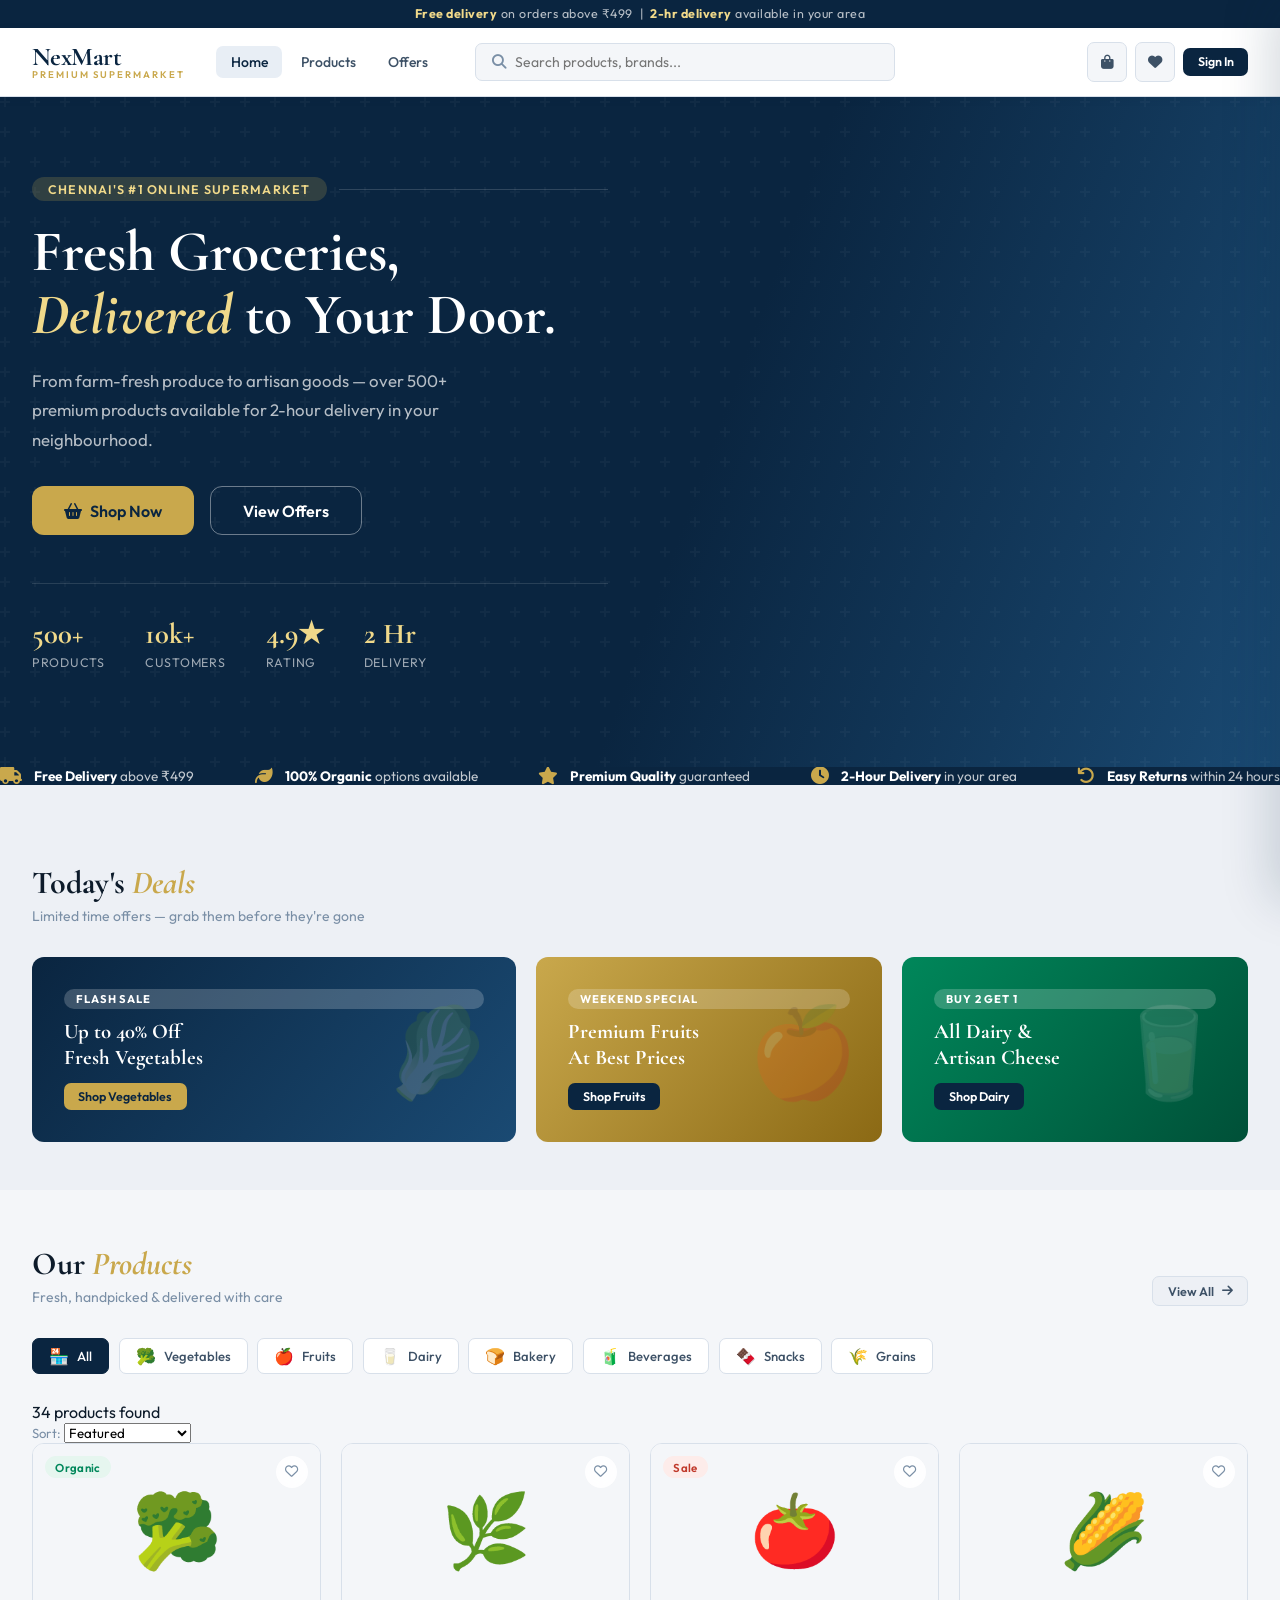
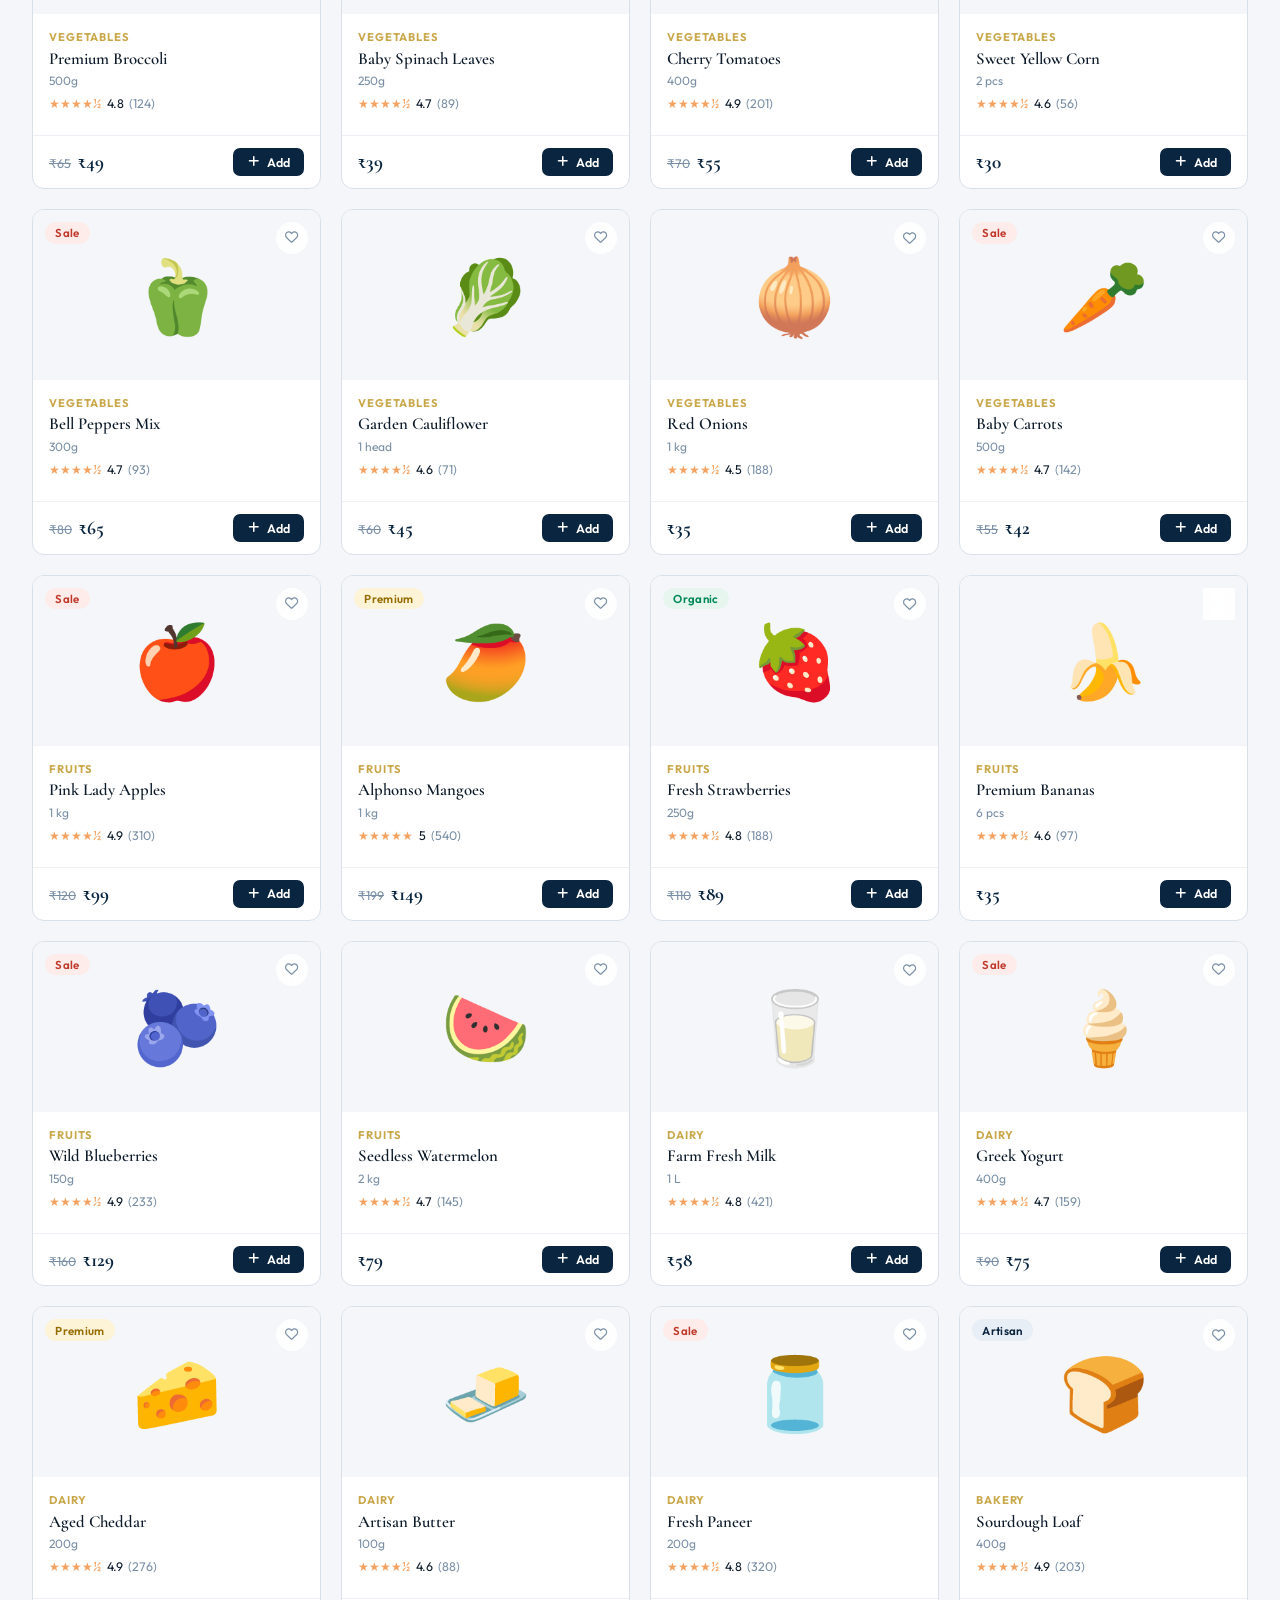
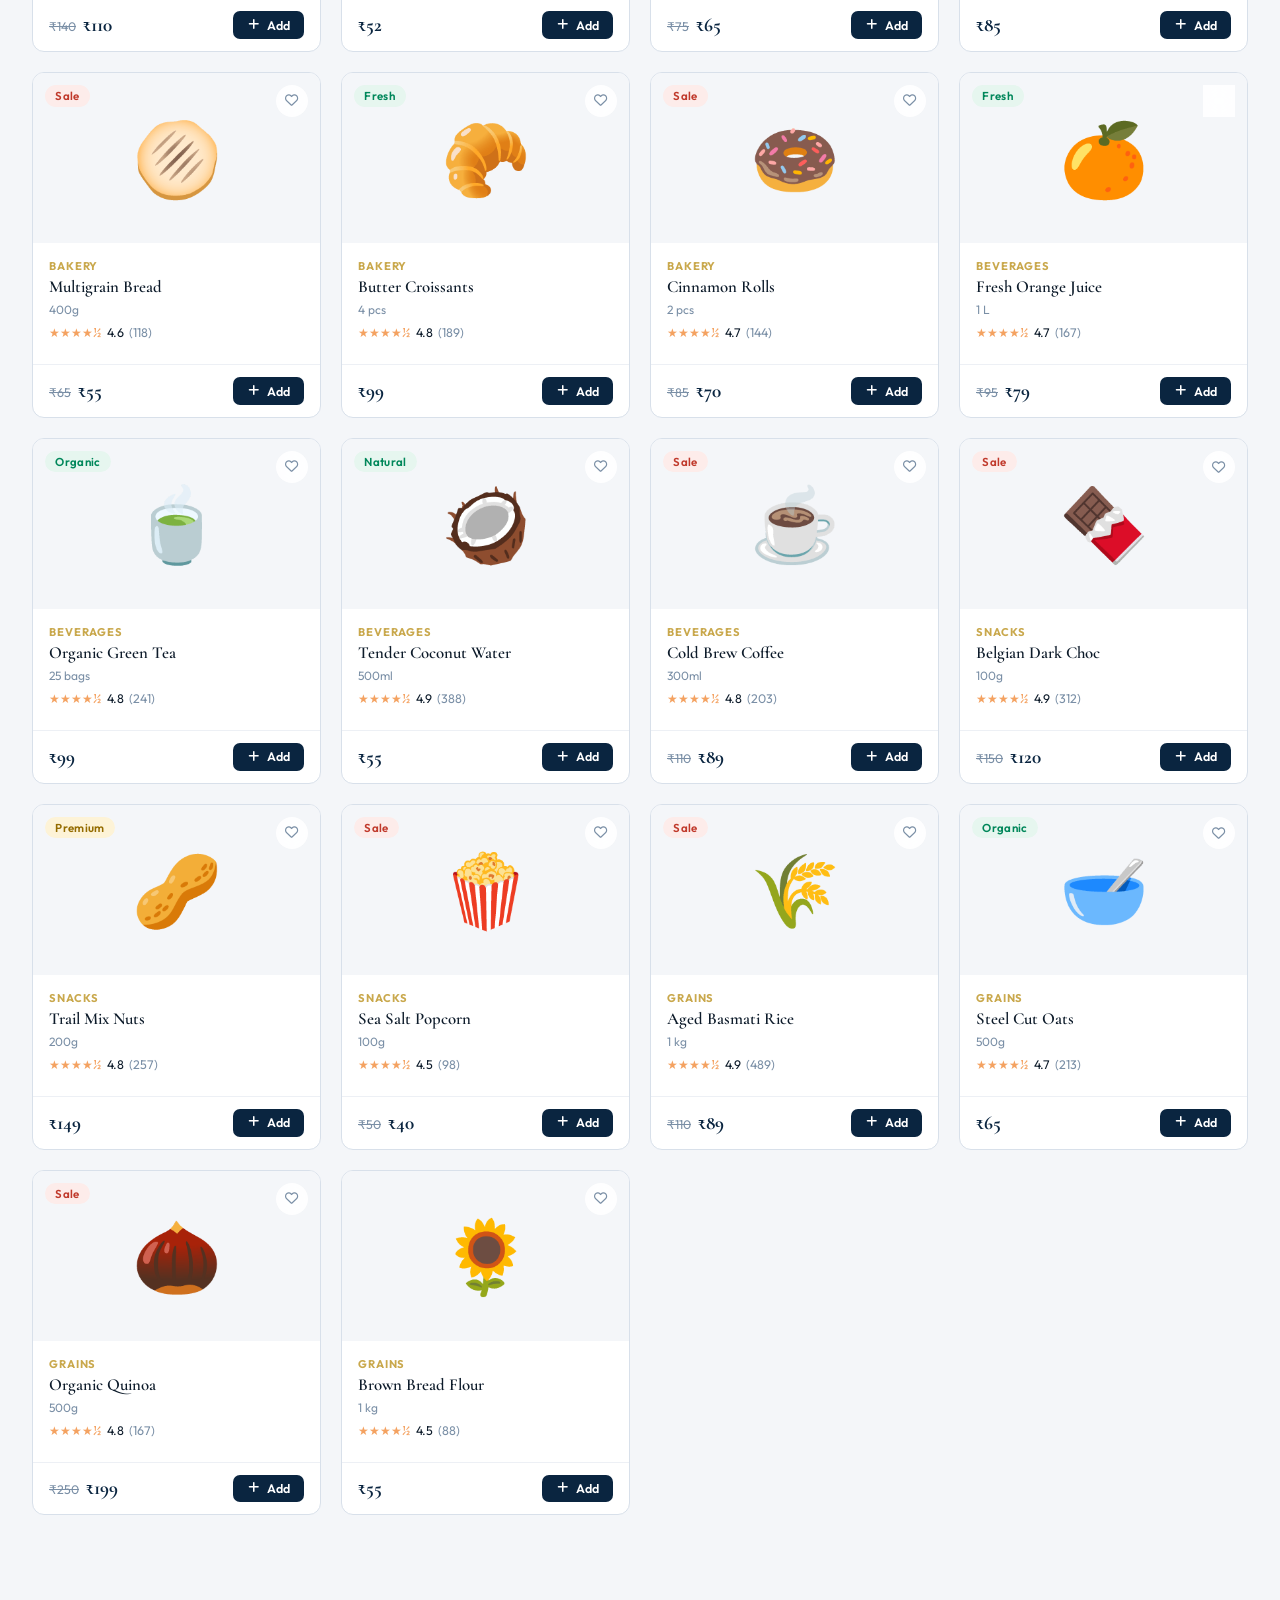
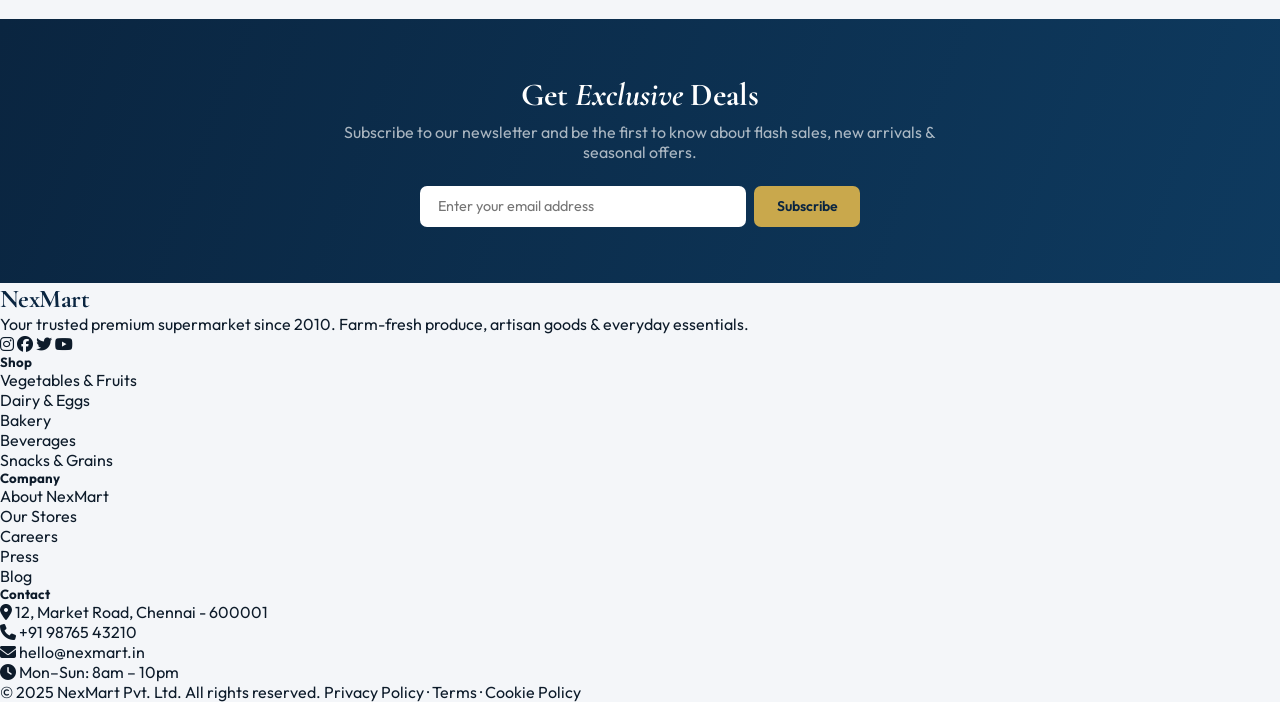
==== commit 9b2e492a: "Fix HTML doctype and closing tag formatting" ====
--- a/index.html
+++ b/index.html
@@ -1,4 +1,4 @@
-    <!DOCTYPE html>
+<!DOCTYPE html>
 <html lang="en">
 <head>
   <meta charset="UTF-8" /><meta name="viewport" content="width=device-width, initial-scale=1.0" />
@@ -194,5 +194,4 @@
   renderGrid();
 </script>
 </body>
-  </html>
-  
+</html>
--- a/style.css
+++ b/style.css
@@ -1,478 +1,331 @@
-/* ============================================================
-   FreshMart — Premium Supermarket CSS
-   Author: FreshMart Dev
-   Version: 1.0.0
-   ============================================================ */
-
-/* ── Root Variables ── */
+/* ==========================================================
+   NEXMART — Professional Supermarket CSS
+   Design: Corporate · Refined · Premium
+   ========================================================== */
+
+@import url('https://fonts.googleapis.com/css2?family=Cormorant+Garamond:wght@400;500;600;700&family=Outfit:wght@300;400;500;600;700&display=swap');
+
+/* ── Variables ── */
 :root {
-  --primary:   #2d6a4f;
-  --primary-lt:#52b788;
-  --accent:    #f4a261;
-  --accent-dk: #e76f51;
-  --bg:        #fafaf7;
-  --bg2:       #f0ebe3;
-  --white:     #ffffff;
-  --text:      #1a1a1a;
-  --text-muted:#6b705c;
-  --border:    #e0ddd4;
-  --shadow:    0 4px 24px rgba(0,0,0,.07);
-  --shadow-lg: 0 12px 48px rgba(0,0,0,.13);
-  --radius:    16px;
-  --radius-sm: 8px;
-  --font-head: 'Playfair Display', serif;
-  --font-body: 'DM Sans', sans-serif;
-  --trans:     .25s cubic-bezier(.4,0,.2,1);
+  --navy:       #0a2540;
+  --navy-light: #103a5e;
+  --navy-pale:  #e8eef5;
+  --gold:       #c9a84c;
+  --gold-light: #f0d98a;
+  --white:      #ffffff;
+  --bg:         #f4f6f9;
+  --bg2:        #edf0f5;
+  --text:       #0d1b2a;
+  --text-md:    #3d5166;
+  --text-lt:    #7a8fa6;
+  --border:     #d8e0ea;
+  --success:    #00875a;
+  --danger:     #c0392b;
+  --warning:    #e67e22;
+  --shadow-sm:  0 2px 8px rgba(10,37,64,.08);
+  --shadow:     0 4px 20px rgba(10,37,64,.12);
+  --shadow-lg:  0 12px 48px rgba(10,37,64,.18);
+  --radius:     12px;
+  --radius-sm:  7px;
+  --font-head:  'Cormorant Garamond', serif;
+  --font-body:  'Outfit', sans-serif;
+  --t:          .22s cubic-bezier(.4,0,.2,1);
 }
 
 /* ── Reset ── */
 *, *::before, *::after { box-sizing: border-box; margin: 0; padding: 0; }
 html { scroll-behavior: smooth; }
-body {
-  font-family: var(--font-body);
-  background: var(--bg);
-  color: var(--text);
-  overflow-x: hidden;
-}
+body { font-family: var(--font-body); background: var(--bg); color: var(--text); min-height: 100vh; overflow-x: hidden; }
 a { text-decoration: none; color: inherit; }
-img { max-width: 100%; display: block; }
 ul { list-style: none; }
+button { font-family: var(--font-body); cursor: pointer; }
+input, select, textarea { font-family: var(--font-body); }
 
 /* ── Scrollbar ── */
-::-webkit-scrollbar { width: 6px; }
-::-webkit-scrollbar-track { background: var(--bg2); }
-::-webkit-scrollbar-thumb { background: var(--primary-lt); border-radius: 99px; }
-
-/* ============================================================
-   PRELOADER
-   ============================================================ */
-#preloader {
-  position: fixed; inset: 0; z-index: 9999;
-  background: var(--primary);
-  display: flex; align-items: center; justify-content: center;
-  transition: opacity .5s, visibility .5s;
-}
-#preloader.hidden { opacity: 0; visibility: hidden; pointer-events: none; }
-.preloader-inner { text-align: center; color: #fff; }
-.leaf-spin { font-size: 3rem; animation: spin 1s linear infinite; }
-.preloader-inner p { font-family: var(--font-head); font-size: 1.5rem; margin-top: .5rem; letter-spacing: .1em; }
-@keyframes spin { to { transform: rotate(360deg); } }
-
-/* ============================================================
+::-webkit-scrollbar { width: 5px; height: 5px; }
+::-webkit-scrollbar-track { background: var(--bg); }
+::-webkit-scrollbar-thumb { background: var(--border); border-radius: 99px; }
+::-webkit-scrollbar-thumb:hover { background: var(--navy-light); }
+
+/* ==========================================================
+   SHARED COMPONENTS
+   ========================================================== */
+
+/* Buttons */
+.btn { display: inline-flex; align-items: center; gap: .5rem; border: none; border-radius: var(--radius-sm); font-family: var(--font-body); font-weight: 600; font-size: .875rem; padding: .65rem 1.4rem; transition: all var(--t); cursor: pointer; }
+.btn-navy  { background: var(--navy); color: #fff; }
+.btn-navy:hover  { background: var(--navy-light); transform: translateY(-1px); box-shadow: var(--shadow); }
+.btn-gold  { background: var(--gold); color: var(--navy); }
+.btn-gold:hover  { background: #b8923d; color: #fff; transform: translateY(-1px); box-shadow: 0 6px 20px rgba(201,168,76,.35); }
+.btn-outline { background: transparent; color: var(--navy); border: 1.5px solid var(--navy); }
+.btn-outline:hover { background: var(--navy); color: #fff; }
+.btn-ghost { background: var(--bg2); color: var(--text-md); border: 1.5px solid var(--border); }
+.btn-ghost:hover { background: var(--border); }
+.btn-danger { background: var(--danger); color: #fff; }
+.btn-danger:hover { background: #a93226; }
+.btn-success { background: var(--success); color: #fff; }
+.btn-success:hover { background: #006b47; }
+.btn-lg { padding: .85rem 2rem; font-size: 1rem; border-radius: var(--radius); }
+.btn-sm { padding: .4rem .9rem; font-size: .78rem; }
+.btn-icon { width: 36px; height: 36px; padding: 0; display: grid; place-items: center; border-radius: var(--radius-sm); }
+.btn-full { width: 100%; justify-content: center; }
+
+/* Badges */
+.badge { display: inline-flex; align-items: center; padding: .2rem .65rem; border-radius: 99px; font-size: .72rem; font-weight: 600; letter-spacing: .03em; }
+.badge-navy    { background: var(--navy-pale); color: var(--navy); }
+.badge-gold    { background: #fdf3d7; color: #946c00; }
+.badge-success { background: #e6f6ef; color: var(--success); }
+.badge-danger  { background: #fdecea; color: var(--danger); }
+.badge-warning { background: #fef3e2; color: var(--warning); }
+
+/* Form Controls */
+.form-group { display: flex; flex-direction: column; gap: .4rem; margin-bottom: 1.1rem; }
+.form-label { font-size: .82rem; font-weight: 600; color: var(--text-md); text-transform: uppercase; letter-spacing: .04em; }
+.form-control { width: 100%; padding: .7rem 1rem; border: 1.5px solid var(--border); border-radius: var(--radius-sm); background: var(--white); font-size: .925rem; color: var(--text); transition: border-color var(--t), box-shadow var(--t); outline: none; }
+.form-control:focus { border-color: var(--navy); box-shadow: 0 0 0 3px rgba(10,37,64,.1); }
+.form-control::placeholder { color: var(--text-lt); }
+
+/* Cards */
+.card { background: var(--white); border-radius: var(--radius); border: 1px solid var(--border); box-shadow: var(--shadow-sm); }
+.card-header { padding: 1.25rem 1.5rem; border-bottom: 1px solid var(--border); display: flex; align-items: center; justify-content: space-between; }
+.card-body { padding: 1.5rem; }
+.card-title { font-family: var(--font-head); font-size: 1.15rem; font-weight: 700; }
+
+/* Tables */
+.table-wrap { overflow-x: auto; }
+table { width: 100%; border-collapse: collapse; font-size: .875rem; }
+thead tr { background: var(--bg); }
+th { padding: .8rem 1rem; text-align: left; font-weight: 600; color: var(--text-md); font-size: .78rem; text-transform: uppercase; letter-spacing: .06em; border-bottom: 2px solid var(--border); white-space: nowrap; }
+td { padding: .85rem 1rem; border-bottom: 1px solid var(--bg2); color: var(--text); vertical-align: middle; }
+tbody tr:hover { background: var(--bg); }
+tbody tr:last-child td { border-bottom: none; }
+
+/* Dividers */
+.divider { height: 1px; background: var(--border); margin: 1.25rem 0; }
+
+/* Toast */
+#toast {
+  position: fixed; bottom: 2rem; right: 2rem; z-index: 9999;
+  background: var(--navy); color: #fff; padding: .85rem 1.5rem;
+  border-radius: var(--radius); font-size: .875rem; font-weight: 500;
+  box-shadow: var(--shadow-lg); display: flex; align-items: center; gap: .6rem;
+  transform: translateY(80px); opacity: 0;
+  transition: transform .4s cubic-bezier(.34,1.56,.64,1), opacity .3s;
+  max-width: 340px; border-left: 4px solid var(--gold);
+}
+#toast.show { transform: translateY(0); opacity: 1; }
+
+/* Utility */
+.hidden { display: none !important; }
+
+/* ==========================================================
+   TOPBAR (Shared across pages)
+   ========================================================== */
+.topbar {
+  background: var(--navy);
+  color: rgba(255,255,255,.7);
+  font-size: .78rem; padding: .4rem 0;
+  text-align: center; letter-spacing: .04em;
+}
+.topbar strong { color: var(--gold-light); }
+
+/* ==========================================================
    NAVBAR
-   ============================================================ */
+   ========================================================== */
 #navbar {
-  position: sticky; top: 0; z-index: 100;
-  background: rgba(250,250,247,.92);
-  backdrop-filter: blur(16px);
-  border-bottom: 1px solid var(--border);
-  transition: box-shadow var(--trans);
-}
-#navbar.scrolled { box-shadow: var(--shadow); }
-.nav-container {
-  max-width: 1300px; margin: 0 auto;
-  padding: .9rem 1.5rem;
-  display: flex; align-items: center; gap: 1.5rem;
-}
-.nav-logo { display: flex; align-items: center; gap: .5rem; flex-shrink: 0; }
-.logo-icon { font-size: 1.6rem; }
-.logo-text { font-family: var(--font-head); font-size: 1.4rem; font-weight: 700; color: var(--primary); }
+  background: var(--white); border-bottom: 1px solid var(--border);
+  position: sticky; top: 0; z-index: 200;
+  box-shadow: var(--shadow-sm);
+}
+.nav-inner {
+  max-width: 1400px; margin: 0 auto; padding: 0 2rem;
+  display: flex; align-items: center; gap: 2rem; height: 68px;
+}
+.nav-logo { display: flex; flex-direction: column; line-height: 1; flex-shrink: 0; }
+.logo-main { font-family: var(--font-head); font-size: 1.6rem; font-weight: 700; color: var(--navy); letter-spacing: -.02em; }
+.logo-sub  { font-size: .6rem; color: var(--gold); font-weight: 600; letter-spacing: .2em; text-transform: uppercase; }
+.nav-links { display: flex; gap: .25rem; align-items: center; }
+.nav-link { padding: .45rem .9rem; border-radius: var(--radius-sm); font-size: .875rem; font-weight: 500; color: var(--text-md); transition: background var(--t), color var(--t); white-space: nowrap; }
+.nav-link:hover, .nav-link.active { background: var(--navy-pale); color: var(--navy); }
 .nav-search {
-  flex: 1; display: flex; align-items: center;
-  background: var(--bg2); border: 1.5px solid var(--border);
-  border-radius: 99px; padding: .5rem 1rem; gap: .6rem;
-  transition: border-color var(--trans), box-shadow var(--trans);
-}
-.nav-search:focus-within { border-color: var(--primary-lt); box-shadow: 0 0 0 3px rgba(82,183,136,.2); }
-.nav-search i { color: var(--text-muted); font-size: .9rem; }
-.nav-search input { border: none; background: transparent; outline: none; font-family: var(--font-body); font-size: .95rem; width: 100%; }
-.nav-actions { display: flex; gap: .75rem; flex-shrink: 0; }
-.nav-btn {
-  position: relative; background: var(--primary); color: #fff;
-  border: none; border-radius: 99px; width: 42px; height: 42px;
-  display: grid; place-items: center; cursor: pointer;
-  transition: background var(--trans), transform var(--trans);
-}
-.nav-btn:hover { background: var(--primary-lt); transform: scale(1.08); }
-.cart-count {
-  position: absolute; top: -4px; right: -4px;
-  background: var(--accent); color: #fff;
-  font-size: .65rem; font-weight: 700;
-  border-radius: 99px; min-width: 18px; height: 18px;
-  display: flex; align-items: center; justify-content: center; padding: 0 3px;
-}
-
-/* ============================================================
-   HERO
-   ============================================================ */
+  flex: 1; max-width: 420px;
+  display: flex; align-items: center; gap: .6rem;
+  background: var(--bg); border: 1.5px solid var(--border);
+  border-radius: var(--radius-sm); padding: .55rem 1rem;
+  transition: border-color var(--t), box-shadow var(--t);
+}
+.nav-search:focus-within { border-color: var(--navy); box-shadow: 0 0 0 3px rgba(10,37,64,.08); }
+.nav-search i { color: var(--text-lt); font-size: .9rem; }
+.nav-search input { border: none; background: transparent; outline: none; font-size: .875rem; flex: 1; color: var(--text); }
+.nav-actions { display: flex; gap: .5rem; align-items: center; margin-left: auto; }
+.nav-action-btn {
+  position: relative; background: var(--bg); border: 1.5px solid var(--border);
+  border-radius: var(--radius-sm); width: 40px; height: 40px;
+  display: grid; place-items: center; cursor: pointer; color: var(--text-md);
+  font-size: .9rem; transition: all var(--t);
+}
+.nav-action-btn:hover { background: var(--navy); color: #fff; border-color: var(--navy); }
+.nav-action-btn .dot {
+  position: absolute; top: -3px; right: -3px;
+  width: 18px; height: 18px; background: var(--gold);
+  color: var(--navy); font-size: .58rem; font-weight: 700;
+  border-radius: 50%; display: flex; align-items: center; justify-content: center;
+}
+
+/* ==========================================================
+   HERO — Homepage
+   ========================================================== */
 #hero {
-  position: relative; overflow: hidden;
-  background: linear-gradient(135deg, var(--primary) 0%, #1b4332 100%);
-  min-height: 88vh; display: flex; align-items: center;
-  padding: 6rem 1.5rem 8rem;
-}
-.hero-content {
-  max-width: 600px; margin: 0 auto 0 calc((100vw - 1300px)/2);
-  z-index: 2; position: relative;
-  animation: fadeUp .8s .3s both;
-}
-.hero-tag {
-  display: inline-block; background: rgba(255,255,255,.15);
-  color: #b7e4c7; border-radius: 99px; padding: .3rem 1rem;
-  font-size: .8rem; font-weight: 600; letter-spacing: .08em; text-transform: uppercase;
-  margin-bottom: 1.2rem;
-}
-#hero h1 {
-  font-family: var(--font-head); font-size: clamp(2.5rem, 5vw, 4rem);
-  color: #fff; line-height: 1.1; margin-bottom: 1rem;
-}
-#hero h1 em { color: var(--accent); font-style: italic; }
-#hero p { color: #b7e4c7; font-size: 1.1rem; line-height: 1.7; max-width: 440px; margin-bottom: 2rem; }
-.hero-btns { display: flex; gap: 1rem; flex-wrap: wrap; }
-.btn-primary {
-  background: var(--accent); color: #fff; border: none;
-  padding: .85rem 2rem; border-radius: 99px; font-family: var(--font-body);
-  font-size: 1rem; font-weight: 600; cursor: pointer;
-  transition: background var(--trans), transform var(--trans), box-shadow var(--trans);
-  box-shadow: 0 4px 20px rgba(244,162,97,.4);
-}
-.btn-primary:hover { background: var(--accent-dk); transform: translateY(-2px); box-shadow: 0 8px 28px rgba(244,162,97,.5); }
-.btn-outline {
-  background: transparent; color: #fff;
-  border: 2px solid rgba(255,255,255,.4);
-  padding: .85rem 2rem; border-radius: 99px; font-family: var(--font-body);
-  font-size: 1rem; font-weight: 600; cursor: pointer;
-  transition: background var(--trans), border-color var(--trans), transform var(--trans);
-}
-.btn-outline:hover { background: rgba(255,255,255,.1); border-color: #fff; transform: translateY(-2px); }
-
-/* Hero Visual Cards */
-.hero-visual {
-  position: absolute; right: 8vw; top: 50%; transform: translateY(-50%);
-  display: flex; flex-direction: column; gap: 1rem; z-index: 2;
-  animation: fadeLeft .8s .5s both;
-}
-.hero-card {
-  background: rgba(255,255,255,.12); backdrop-filter: blur(12px);
-  border: 1px solid rgba(255,255,255,.2); border-radius: var(--radius);
-  padding: 1rem 1.5rem; color: #fff; font-size: 1.1rem; font-weight: 500;
-  display: flex; align-items: center; gap: .7rem;
-  transition: transform var(--trans), background var(--trans);
-}
-.hero-card:hover { background: rgba(255,255,255,.2); transform: translateX(-6px); }
-.hero-card.card-1 { animation: floatA 3s ease-in-out infinite; }
-.hero-card.card-2 { animation: floatB 3.4s ease-in-out infinite; }
-.hero-card.card-3 { animation: floatC 3.8s ease-in-out infinite; }
-@keyframes floatA { 0%,100%{transform:translateY(0)} 50%{transform:translateY(-8px)} }
-@keyframes floatB { 0%,100%{transform:translateY(0)} 50%{transform:translateY(8px)} }
-@keyframes floatC { 0%,100%{transform:translateY(0)} 50%{transform:translateY(-5px)} }
-
-.hero-badge {
-  position: absolute; bottom: -1rem; left: -3rem;
-  background: var(--accent); color: #fff; border-radius: var(--radius);
-  padding: 1rem 1.5rem; text-align: center; box-shadow: var(--shadow-lg);
-}
-.badge-num { display: block; font-family: var(--font-head); font-size: 1.8rem; font-weight: 700; line-height: 1; }
-.badge-txt { font-size: .8rem; letter-spacing: .06em; opacity: .9; }
-
-.hero-wave { position: absolute; bottom: 0; left: 0; right: 0; line-height: 0; }
-.hero-wave svg { width: 100%; height: 60px; }
-
-/* ============================================================
-   STATS
-   ============================================================ */
-#stats {
-  display: flex; flex-wrap: wrap; gap: .5rem;
-  max-width: 1300px; margin: 0 auto;
-  padding: 1.5rem 1.5rem;
-  justify-content: space-around;
-}
-.stat-item {
-  display: flex; align-items: center; gap: .7rem;
-  font-size: .9rem; color: var(--text-muted);
-}
-.stat-item i { color: var(--primary); font-size: 1.1rem; }
-.stat-item strong { color: var(--text); }
-
-/* ============================================================
-   SECTION SHARED
-   ============================================================ */
-section { padding: 4rem 1.5rem; }
-.section-header { text-align: center; margin-bottom: 2.5rem; }
-.section-header h2 { font-family: var(--font-head); font-size: clamp(1.8rem, 3vw, 2.6rem); margin-bottom: .5rem; }
-.section-header h2 em { color: var(--primary); font-style: italic; }
-.section-header p { color: var(--text-muted); font-size: 1rem; }
-
-/* ============================================================
-   CATEGORIES
-   ============================================================ */
-#categories { background: var(--bg); }
-.categories-grid {
-  max-width: 1300px; margin: 0 auto;
-  display: grid; grid-template-columns: repeat(auto-fill, minmax(130px, 1fr)); gap: 1rem;
-}
-.cat-card {
+  background: linear-gradient(110deg, var(--navy) 55%, #1a4a73 100%);
+  padding: 5rem 2rem; position: relative; overflow: hidden;
+}
+#hero::before {
+  content: ''; position: absolute; inset: 0;
+  background: url("data:image/svg+xml,%3Csvg width='60' height='60' viewBox='0 0 60 60' xmlns='http://www.w3.org/2000/svg'%3E%3Cg fill='none' fill-rule='evenodd'%3E%3Cg fill='%23ffffff' fill-opacity='0.03'%3E%3Cpath d='M36 34v-4h-2v4h-4v2h4v4h2v-4h4v-2h-4zm0-30V0h-2v4h-4v2h4v4h2V6h4V4h-4zM6 34v-4H4v4H0v2h4v4h2v-4h4v-2H6zM6 4V0H4v4H0v2h4v4h2V6h4V4H6z'/%3E%3C/g%3E%3C/g%3E%3C/svg%3E");
+}
+.hero-inner { max-width: 1400px; margin: 0 auto; display: grid; grid-template-columns: 1fr 1fr; gap: 4rem; align-items: center; position: relative; z-index: 1; }
+.hero-text { animation: fadeUp .7s .1s both; }
+.hero-eyebrow { display: flex; align-items: center; gap: .75rem; margin-bottom: 1.25rem; }
+.hero-eyebrow span { background: rgba(201,168,76,.2); color: var(--gold-light); border-radius: 99px; padding: .3rem 1rem; font-size: .78rem; font-weight: 600; letter-spacing: .1em; text-transform: uppercase; }
+.hero-eyebrow::after { content: ''; flex: 1; height: 1px; background: rgba(255,255,255,.15); }
+#hero h1 { font-family: var(--font-head); font-size: clamp(2.8rem,4.5vw,4.2rem); color: #fff; line-height: 1.08; margin-bottom: 1.25rem; }
+#hero h1 em { color: var(--gold-light); font-style: italic; }
+#hero p { color: rgba(255,255,255,.7); font-size: 1.05rem; line-height: 1.75; max-width: 460px; margin-bottom: 2rem; }
+.hero-actions { display: flex; gap: 1rem; flex-wrap: wrap; }
+.hero-stats { display: flex; gap: 2.5rem; margin-top: 3rem; padding-top: 2rem; border-top: 1px solid rgba(255,255,255,.12); }
+.h-stat strong { display: block; font-family: var(--font-head); font-size: 1.8rem; color: var(--gold-light); }
+.h-stat span { font-size: .78rem; color: rgba(255,255,255,.6); text-transform: uppercase; letter-spacing: .06em; }
+.hero-visual { animation: fadeLeft .7s .3s both; }
+.hero-cards { display: flex; flex-direction: column; gap: 1rem; }
+.h-card {
+  background: rgba(255,255,255,.08); backdrop-filter: blur(16px);
+  border: 1px solid rgba(255,255,255,.12); border-radius: var(--radius);
+  padding: 1.25rem 1.5rem; display: flex; align-items: center; gap: 1rem; color: #fff;
+  transition: background var(--t), transform var(--t);
+}
+.h-card:hover { background: rgba(255,255,255,.14); transform: translateX(-4px); }
+.h-card-icon { font-size: 2.2rem; width: 52px; height: 52px; background: rgba(255,255,255,.1); border-radius: var(--radius-sm); display: grid; place-items: center; flex-shrink: 0; }
+.h-card-info strong { display: block; font-weight: 600; font-size: .95rem; }
+.h-card-info span { font-size: .78rem; color: rgba(255,255,255,.6); }
+.h-card-price { margin-left: auto; font-family: var(--font-head); font-size: 1.25rem; color: var(--gold-light); }
+
+/* ==========================================================
+   FEATURED STRIP
+   ========================================================== */
+.features-strip {
+  background: var(--navy); padding: 1.25rem 2rem;
+}
+.features-inner {
+  max-width: 1400px; margin: 0 auto;
+  display: flex; flex-wrap: wrap; justify-content: space-between; gap: 1rem;
+}
+.feat-item { display: flex; align-items: center; gap: .75rem; color: rgba(255,255,255,.75); font-size: .85rem; }
+.feat-item i { color: var(--gold); font-size: 1.1rem; }
+.feat-item strong { color: #fff; }
+
+/* ==========================================================
+   SECTION
+   ========================================================== */
+.section { max-width: 1400px; margin: 0 auto; padding: 3.5rem 2rem; }
+.section-head { margin-bottom: 2rem; display: flex; align-items: flex-end; justify-content: space-between; gap: 1rem; flex-wrap: wrap; }
+.section-title { font-family: var(--font-head); font-size: clamp(1.6rem,2.5vw,2.2rem); font-weight: 700; line-height: 1.15; }
+.section-title em { color: var(--gold); font-style: italic; }
+.section-sub { color: var(--text-lt); font-size: .875rem; margin-top: .3rem; }
+
+/* ==========================================================
+   CATEGORY PILLS
+   ========================================================== */
+.cat-pills { display: flex; flex-wrap: wrap; gap: .6rem; margin-bottom: 1.75rem; }
+.cat-pill {
+  display: flex; align-items: center; gap: .5rem;
   background: var(--white); border: 1.5px solid var(--border);
-  border-radius: var(--radius); padding: 1.5rem 1rem;
-  text-align: center; cursor: pointer;
-  transition: all var(--trans);
-  display: flex; flex-direction: column; align-items: center; gap: .5rem;
-}
-.cat-card:hover, .cat-card.active { background: var(--primary); color: #fff; border-color: var(--primary); transform: translateY(-4px); box-shadow: var(--shadow); }
-.cat-icon { font-size: 2.2rem; transition: transform var(--trans); }
-.cat-card:hover .cat-icon { transform: scale(1.15); }
-.cat-name { font-size: .85rem; font-weight: 600; letter-spacing: .02em; }
-.cat-count { font-size: .75rem; opacity: .7; }
-
-/* ============================================================
-   OFFERS
-   ============================================================ */
-#offers {
-  max-width: 1300px; margin: 0 auto;
-  display: grid; grid-template-columns: 1fr 1fr; gap: 1.5rem; padding: 2rem 1.5rem;
-}
-.offer-card {
-  border-radius: var(--radius); padding: 2.5rem;
-  display: flex; align-items: center; justify-content: space-between;
-  overflow: hidden; position: relative; cursor: pointer;
-  transition: transform var(--trans), box-shadow var(--trans);
-}
-.offer-card:hover { transform: translateY(-4px); box-shadow: var(--shadow-lg); }
-.offer-card.hot { background: linear-gradient(135deg, #2d6a4f, #52b788); }
-.offer-card.cool { background: linear-gradient(135deg, #e76f51, #f4a261); }
-.offer-text { z-index: 1; }
-.offer-tag { background: rgba(255,255,255,.25); color: #fff; border-radius: 99px; padding: .2rem .8rem; font-size: .75rem; font-weight: 700; text-transform: uppercase; letter-spacing: .06em; }
-.offer-card h3 { font-family: var(--font-head); font-size: 1.5rem; color: #fff; margin: .7rem 0 1.2rem; line-height: 1.3; }
-.btn-white { background: #fff; border: none; border-radius: 99px; padding: .6rem 1.4rem; font-family: var(--font-body); font-weight: 600; font-size: .9rem; cursor: pointer; transition: background var(--trans), transform var(--trans); }
-.btn-white:hover { background: var(--bg2); transform: scale(1.04); }
-.offer-emoji { font-size: 5rem; opacity: .3; position: absolute; right: 1.5rem; bottom: -1rem; transition: opacity var(--trans), transform var(--trans); }
-.offer-card:hover .offer-emoji { opacity: .5; transform: scale(1.1) rotate(-5deg); }
-
-/* ============================================================
-   PRODUCTS
-   ============================================================ */
-#products { background: var(--bg2); }
-.filter-bar {
-  max-width: 1300px; margin: 0 auto 1rem;
-  display: flex; flex-wrap: wrap; gap: .5rem;
-}
-.filter-btn {
-  background: var(--white); border: 1.5px solid var(--border);
-  border-radius: 99px; padding: .4rem 1.1rem; font-family: var(--font-body);
-  font-size: .85rem; font-weight: 500; cursor: pointer;
-  transition: all var(--trans);
-}
-.filter-btn:hover, .filter-btn.active { background: var(--primary); color: #fff; border-color: var(--primary); }
-.sort-bar {
-  max-width: 1300px; margin: 0 auto 1.5rem;
-  display: flex; align-items: center; gap: .75rem; font-size: .9rem;
-}
-.sort-bar label { color: var(--text-muted); font-weight: 500; }
-.sort-bar select {
-  border: 1.5px solid var(--border); background: var(--white);
-  border-radius: var(--radius-sm); padding: .4rem .8rem;
-  font-family: var(--font-body); font-size: .85rem; cursor: pointer; outline: none;
-}
-.products-grid {
-  max-width: 1300px; margin: 0 auto;
-  display: grid; grid-template-columns: repeat(auto-fill, minmax(220px, 1fr)); gap: 1.25rem;
-}
+  border-radius: var(--radius-sm); padding: .45rem 1rem;
+  font-size: .82rem; font-weight: 500; cursor: pointer;
+  transition: all var(--t); color: var(--text-md);
+}
+.cat-pill:hover, .cat-pill.active { background: var(--navy); color: #fff; border-color: var(--navy); }
+.cat-pill .pill-icon { font-size: 1rem; }
+
+/* ==========================================================
+   PRODUCT GRID
+   ========================================================== */
+.products-grid { display: grid; grid-template-columns: repeat(auto-fill, minmax(230px,1fr)); gap: 1.25rem; }
+
 .product-card {
   background: var(--white); border-radius: var(--radius);
-  overflow: hidden; border: 1.5px solid var(--border);
-  transition: all var(--trans); position: relative;
+  border: 1px solid var(--border); overflow: hidden;
+  transition: all var(--t); position: relative;
+  display: flex; flex-direction: column;
   animation: fadeUp .5s both;
 }
-.product-card:hover { transform: translateY(-6px); box-shadow: var(--shadow-lg); border-color: transparent; }
-.product-badge {
-  position: absolute; top: .75rem; left: .75rem;
-  background: var(--accent-dk); color: #fff;
-  font-size: .7rem; font-weight: 700; border-radius: 99px; padding: .2rem .6rem;
-  text-transform: uppercase; z-index: 2;
-}
-.product-badge.organic { background: var(--primary); }
-.product-img {
-  height: 160px; background: var(--bg2);
-  display: flex; align-items: center; justify-content: center;
-  font-size: 4rem; position: relative; overflow: hidden;
-  transition: transform var(--trans);
-}
-.product-card:hover .product-img { transform: scale(1.04); }
-.wishlist-btn {
-  position: absolute; top: .75rem; right: .75rem;
-  background: rgba(255,255,255,.85); border: none; border-radius: 50%;
-  width: 32px; height: 32px; display: grid; place-items: center; cursor: pointer;
-  color: var(--text-muted); font-size: .8rem; z-index: 3;
-  transition: color var(--trans), transform var(--trans), background var(--trans);
-}
-.wishlist-btn:hover, .wishlist-btn.active { color: #e63946; transform: scale(1.15); background: #fff; }
-.product-info { padding: 1rem; }
-.product-cat { font-size: .72rem; color: var(--primary-lt); font-weight: 600; text-transform: uppercase; letter-spacing: .06em; }
-.product-name { font-family: var(--font-head); font-size: 1rem; font-weight: 600; margin: .2rem 0 .35rem; }
-.product-weight { font-size: .78rem; color: var(--text-muted); }
-.product-rating { display: flex; align-items: center; gap: .3rem; font-size: .78rem; margin: .5rem 0; }
-.stars { color: #f4a261; }
-.rating-count { color: var(--text-muted); }
-.product-footer { display: flex; align-items: center; justify-content: space-between; padding: .75rem 1rem; border-top: 1px solid var(--border); }
-.product-price { font-size: 1.1rem; font-weight: 700; color: var(--primary); }
-.product-price .old-price { font-size: .8rem; color: var(--text-muted); text-decoration: line-through; font-weight: 400; margin-right: .3rem; }
-.add-cart-btn {
-  background: var(--primary); color: #fff; border: none;
-  border-radius: 99px; padding: .45rem .9rem; font-family: var(--font-body);
-  font-size: .8rem; font-weight: 600; cursor: pointer; display: flex; align-items: center; gap: .4rem;
-  transition: background var(--trans), transform var(--trans);
-}
-.add-cart-btn:hover { background: var(--primary-lt); transform: scale(1.05); }
-.qty-control { display: flex; align-items: center; gap: .4rem; }
-.qty-btn { background: var(--bg2); border: none; border-radius: 50%; width: 28px; height: 28px; cursor: pointer; font-size: 1rem; display: grid; place-items: center; transition: background var(--trans); }
-.qty-btn:hover { background: var(--primary); color: #fff; }
-.qty-num { font-weight: 700; font-size: .9rem; min-width: 20px; text-align: center; }
-
-/* No results */
-.no-results { text-align: center; padding: 3rem; max-width: 1300px; margin: 0 auto; }
-.no-results span { font-size: 3rem; }
-.no-results p { color: var(--text-muted); margin-top: 1rem; }
-.hidden { display: none !important; }
-
-/* ============================================================
-   TESTIMONIALS
-   ============================================================ */
-#testimonials { background: var(--bg); overflow: hidden; }
-.testimonials-track {
-  display: flex; gap: 1.25rem;
-  overflow-x: auto; padding: 1rem .5rem 2rem;
-  scroll-snap-type: x mandatory; -webkit-overflow-scrolling: touch;
-  scrollbar-width: none;
-}
-.testimonials-track::-webkit-scrollbar { display: none; }
-.testimonial-card {
-  flex: 0 0 300px; background: var(--white);
-  border: 1.5px solid var(--border); border-radius: var(--radius);
-  padding: 1.5rem; scroll-snap-align: start;
-  transition: transform var(--trans), box-shadow var(--trans);
-}
-.testimonial-card:hover { transform: translateY(-4px); box-shadow: var(--shadow); }
-.testimonial-card p { font-style: italic; color: var(--text-muted); line-height: 1.65; margin-bottom: 1rem; }
-.t-author { font-weight: 600; font-size: .9rem; }
-
-/* ============================================================
-   FOOTER
-   ============================================================ */
-#footer { background: #1b4332; color: #d8f3dc; padding: 4rem 1.5rem 0; }
-.footer-grid {
-  max-width: 1300px; margin: 0 auto;
-  display: grid; grid-template-columns: 2fr 1fr 1fr 1.5fr; gap: 2.5rem;
-  padding-bottom: 3rem;
-}
-.footer-brand .logo-text { color: #fff; }
-.footer-brand p { margin-top: .75rem; font-size: .9rem; color: #95d5b2; line-height: 1.65; max-width: 260px; }
-.footer-links h4, .footer-contact h4 { font-family: var(--font-head); color: #fff; margin-bottom: 1rem; font-size: 1rem; }
-.footer-links ul li { margin-bottom: .5rem; }
-.footer-links ul li a { color: #95d5b2; font-size: .9rem; transition: color var(--trans); }
-.footer-links ul li a:hover { color: var(--accent); }
-.footer-contact p { font-size: .9rem; color: #95d5b2; margin-bottom: .5rem; display: flex; align-items: center; gap: .5rem; }
-.footer-contact i { color: var(--accent); width: 16px; }
-.social-icons { display: flex; gap: .75rem; margin-top: 1rem; }
-.social-icons a { width: 36px; height: 36px; background: rgba(255,255,255,.1); border-radius: 50%; display: grid; place-items: center; color: #95d5b2; font-size: .9rem; transition: background var(--trans), color var(--trans); }
-.social-icons a:hover { background: var(--accent); color: #fff; }
-.footer-bottom {
-  max-width: 1300px; margin: 0 auto;
-  border-top: 1px solid rgba(255,255,255,.1);
-  padding: 1.25rem 0;
-  display: flex; justify-content: space-between; flex-wrap: wrap; gap: .5rem;
-  font-size: .82rem; color: #74c69d;
-}
-
-/* ============================================================
-   CART SIDEBAR
-   ============================================================ */
-.cart-overlay {
-  position: fixed; inset: 0; z-index: 200;
-  background: rgba(0,0,0,.45); opacity: 0; visibility: hidden;
-  transition: opacity var(--trans), visibility var(--trans);
-}
-.cart-overlay.show { opacity: 1; visibility: visible; }
-.cart-sidebar {
-  position: fixed; top: 0; right: -420px; z-index: 201;
-  width: min(420px, 100vw); height: 100vh;
-  background: var(--white); display: flex; flex-direction: column;
-  box-shadow: -4px 0 40px rgba(0,0,0,.15);
-  transition: right .35s cubic-bezier(.4,0,.2,1);
-}
-.cart-sidebar.open { right: 0; }
-.cart-header { display: flex; justify-content: space-between; align-items: center; padding: 1.25rem 1.5rem; border-bottom: 1px solid var(--border); }
-.cart-header h3 { font-family: var(--font-head); font-size: 1.25rem; }
-.close-cart { background: none; border: none; font-size: 1.1rem; cursor: pointer; color: var(--text-muted); transition: color var(--trans); }
-.close-cart:hover { color: var(--text); }
-.cart-items { flex: 1; overflow-y: auto; padding: 1rem 1.5rem; }
-.cart-empty { text-align: center; padding: 3rem 0; color: var(--text-muted); }
-.cart-empty span { font-size: 3.5rem; }
-.cart-empty p { margin-top: .75rem; }
-.cart-item { display: flex; gap: 1rem; padding: .75rem 0; border-bottom: 1px solid var(--border); align-items: center; }
-.cart-item-emoji { font-size: 2.2rem; flex-shrink: 0; background: var(--bg2); border-radius: var(--radius-sm); width: 52px; height: 52px; display: grid; place-items: center; }
-.cart-item-info { flex: 1; }
-.cart-item-name { font-weight: 600; font-size: .9rem; }
-.cart-item-weight { font-size: .77rem; color: var(--text-muted); }
-.cart-item-price { font-weight: 700; color: var(--primary); font-size: .9rem; margin-top: .3rem; }
-.cart-item-qty { display: flex; align-items: center; gap: .5rem; margin-top: .5rem; }
-.remove-item { background: none; border: none; cursor: pointer; color: #e63946; font-size: .8rem; padding: 0 .25rem; transition: transform var(--trans); }
-.remove-item:hover { transform: scale(1.2); }
-.cart-footer { padding: 1.25rem 1.5rem; border-top: 1px solid var(--border); }
-.cart-total-row { display: flex; justify-content: space-between; margin-bottom: .4rem; font-size: .9rem; }
-.cart-total-row.grand { font-weight: 700; font-size: 1.05rem; margin-top: .5rem; padding-top: .5rem; border-top: 1px dashed var(--border); }
-.checkout-btn { width: 100%; background: var(--primary); color: #fff; border: none; border-radius: 99px; padding: 1rem; font-family: var(--font-body); font-size: 1rem; font-weight: 700; cursor: pointer; margin-top: 1rem; transition: background var(--trans); }
-.checkout-btn:hover { background: var(--primary-lt); }
-
-/* ============================================================
-   TOAST
-   ============================================================ */
-.toast {
-  position: fixed; bottom: 2rem; left: 50%; transform: translateX(-50%) translateY(100px);
-  background: var(--primary); color: #fff; padding: .8rem 1.5rem;
-  border-radius: 99px; font-size: .9rem; font-weight: 500; z-index: 500;
-  box-shadow: var(--shadow-lg); opacity: 0;
-  transition: transform .4s cubic-bezier(.34,1.56,.64,1), opacity .3s;
-  white-space: nowrap;
-}
-.toast.show { transform: translateX(-50%) translateY(0); opacity: 1; }
-
-/* ============================================================
-   BACK TO TOP
-   ============================================================ */
-.back-top {
-  position: fixed; bottom: 2rem; right: 1.5rem; z-index: 90;
-  background: var(--primary); color: #fff; border: none; border-radius: 50%;
-  width: 44px; height: 44px; display: grid; place-items: center; cursor: pointer;
-  box-shadow: var(--shadow); opacity: 0; pointer-events: none;
-  transition: opacity var(--trans), transform var(--trans);
-}
-.back-top.show { opacity: 1; pointer-events: all; }
-.back-top:hover { transform: translateY(-3px); }
-
-/* ============================================================
-   KEYFRAMES
-   ============================================================ */
-@keyframes fadeUp { from { opacity:0; transform:translateY(30px); } to { opacity:1; transform:translateY(0); } }
-@keyframes fadeLeft { from { opacity:0; transform:translateX(40px); } to { opacity:1; transform:translateX(0); } }
-
-/* ============================================================
-   RESPONSIVE
-   ============================================================ */
-@media (max-width: 1100px) {
-  .hero-visual { display: none; }
-  .footer-grid { grid-template-columns: 1fr 1fr; }
-}
-@media (max-width: 768px) {
-  #offers { grid-template-columns: 1fr; }
-  .hero-content { margin: 0; }
-  #hero { text-align: center; }
-  #hero p { margin: 0 auto 2rem; }
-  .hero-btns { justify-content: center; }
-  .footer-grid { grid-template-columns: 1fr; }
-  .footer-bottom { flex-direction: column; text-align: center; }
-}
-@media (max-width: 480px) {
-  .nav-search { display: none; }
-  .products-grid { grid-template-columns: repeat(2, 1fr); }
-  .categories-grid { grid-template-columns: repeat(3, 1fr); }
-}
+.product-card:hover { transform: translateY(-5px); box-shadow: var(--shadow-lg); border-color: transparent; }
+
+.pc-badge { position: absolute; top: .75rem; left: .75rem; z-index: 2; }
+.pc-wish {
+  position: absolute; top: .75rem; right: .75rem; z-index: 2;
+  width: 32px; height: 32px; background: rgba(255,255,255,.9);
+  border: none; border-radius: 50%; display: grid; place-items: center;
+  cursor: pointer; color: var(--text-lt); font-size: .85rem;
+  transition: all var(--t); backdrop-filter: blur(8px);
+}
+.pc-wish:hover, .pc-wish.active { color: #e63946; background: #fff; transform: scale(1.1); }
+
+.pc-image {
+  height: 170px; background: var(--bg); display: flex;
+  align-items: center; justify-content: center; font-size: 4.5rem;
+  cursor: pointer; transition: transform var(--t); overflow: hidden;
+}
+.product-card:hover .pc-image { transform: scale(1.04); }
+
+.pc-body { padding: 1rem; flex: 1; display: flex; flex-direction: column; }
+.pc-cat { font-size: .7rem; color: var(--gold); font-weight: 700; text-transform: uppercase; letter-spacing: .08em; }
+.pc-name { font-family: var(--font-head); font-size: 1.05rem; font-weight: 600; margin: .2rem 0 .3rem; cursor: pointer; }
+.pc-name:hover { color: var(--navy); }
+.pc-weight { font-size: .75rem; color: var(--text-lt); }
+.pc-rating { display: flex; align-items: center; gap: .35rem; font-size: .78rem; margin: .5rem 0; }
+.pc-stars { color: #f4a261; }
+.pc-rcount { color: var(--text-lt); }
+.pc-footer { display: flex; align-items: center; justify-content: space-between; padding: .75rem 1rem; border-top: 1px solid var(--bg2); margin-top: auto; }
+.pc-price { font-family: var(--font-head); font-size: 1.2rem; font-weight: 700; color: var(--navy); }
+.pc-old { font-size: .78rem; color: var(--text-lt); text-decoration: line-through; font-weight: 400; margin-right: .2rem; font-family: var(--font-body); }
+
+.qty-ctrl { display: flex; align-items: center; gap: .4rem; }
+.qty-btn { width: 28px; height: 28px; background: var(--bg2); border: 1px solid var(--border); border-radius: var(--radius-sm); display: grid; place-items: center; cursor: pointer; font-size: 1rem; font-weight: 600; transition: all var(--t); }
+.qty-btn:hover { background: var(--navy); color: #fff; border-color: var(--navy); }
+.qty-num { min-width: 22px; text-align: center; font-weight: 700; font-size: .9rem; }
+
+/* ==========================================================
+   PROMO BANNERS
+   ========================================================== */
+.promo-grid { display: grid; grid-template-columns: 1.4fr 1fr 1fr; gap: 1.25rem; }
+.promo-card { border-radius: var(--radius); overflow: hidden; padding: 2rem; position: relative; cursor: pointer; transition: transform var(--t), box-shadow var(--t); min-height: 180px; display: flex; flex-direction: column; justify-content: flex-end; }
+.promo-card:hover { transform: translateY(-4px); box-shadow: var(--shadow-lg); }
+.promo-card.p1 { background: linear-gradient(130deg, #0a2540 0%, #1a4a73 100%); }
+.promo-card.p2 { background: linear-gradient(130deg, #c9a84c 0%, #8b6914 100%); }
+.promo-card.p3 { background: linear-gradient(130deg, #00875a 0%, #005038 100%); }
+.promo-bg-emoji { position: absolute; right: 1.5rem; top: 50%; transform: translateY(-50%); font-size: 5.5rem; opacity: .18; transition: opacity var(--t), transform var(--t); }
+.promo-card:hover .promo-bg-emoji { opacity: .28; transform: translateY(-50%) scale(1.1) rotate(-8deg); }
+.promo-tag { background: rgba(255,255,255,.2); color: #fff; border-radius: 99px; padding: .2rem .75rem; font-size: .7rem; font-weight: 700; text-transform: uppercase; letter-spacing: .08em; display: inline-block; margin-bottom: .6rem; }
+.promo-card h3 { font-family: var(--font-head); font-size: 1.3rem; color: #fff; line-height: 1.25; margin-bottom: .75rem; }
+.promo-card .btn { align-self: flex-start; }
+
+/* ==========================================================
+   CART DRAWER
+   ========================================================== */
+.drawer-overlay { position: fixed; inset: 0; background: rgba(10,37,64,.5); z-index: 300; opacity: 0; visibility: hidden; transition: opacity var(--t), visibility var(--t); backdrop-filter: blur(3px); }
+.drawer-overlay.show { opacity: 1; visibility: visible; }
+.cart-drawer { position: fixed; top: 0; right: -480px; width: min(480px,100vw); height: 100vh; background: var(--white); z-index: 301; display: flex; flex-direction: column; box-shadow: -8px 0 48px rgba(10,37,64,.18); transition: right .38s cubic-bezier(.4,0,.2,1); }
+.cart-drawer.open { right: 0; }
+.drawer-head { padding: 1.25rem 1.5rem; border-bottom: 1px solid var(--border); display: flex; align-items: center; justify-content: space-between; background: var(--navy); color: #fff; }
+.drawer-head h3 { font-family: var(--font-head); font-size: 1.2rem; }
+.drawer-close { background: rgba(255,255,255,.1); border: none; color: #fff; width: 34px; height: 34px; border-radius: var(--radius-sm); display: grid; place-items: center; cursor: pointer; transition: background var(--t); }
+.drawer-close:hover { background: rgba(255,255,255,.2); }
+.drawer-body { flex: 1; overflow-y: auto; padding: 1.25rem 1.5rem; }
+.cart-empty { text-align: center; padding: 3rem 1rem; color: var(--text-lt); }
+.cart-empty .empty-icon { font-size: 3.5rem; margin-bottom: 1rem; }
+.cart-item-row { display: flex; gap: 1rem; padding: .9rem 0; border-bottom: 1px solid var(--bg2); align-items: flex-start; }
+.ci-emoji { width: 56px; height: 56px; background: var(--bg); border-radius: var(--radius-sm); display: grid; place-items: center; font-size: 1.8rem; flex-shrink: 0; }
+.ci-info { flex: 1; }
+.ci-name { font-weight: 600; font-size: .9rem; line-height: 1.3; }
+.ci-meta { font-size: .75rem; color: var(--text-lt); margin-top: .15rem; }
+.ci-price { font-weight: 
